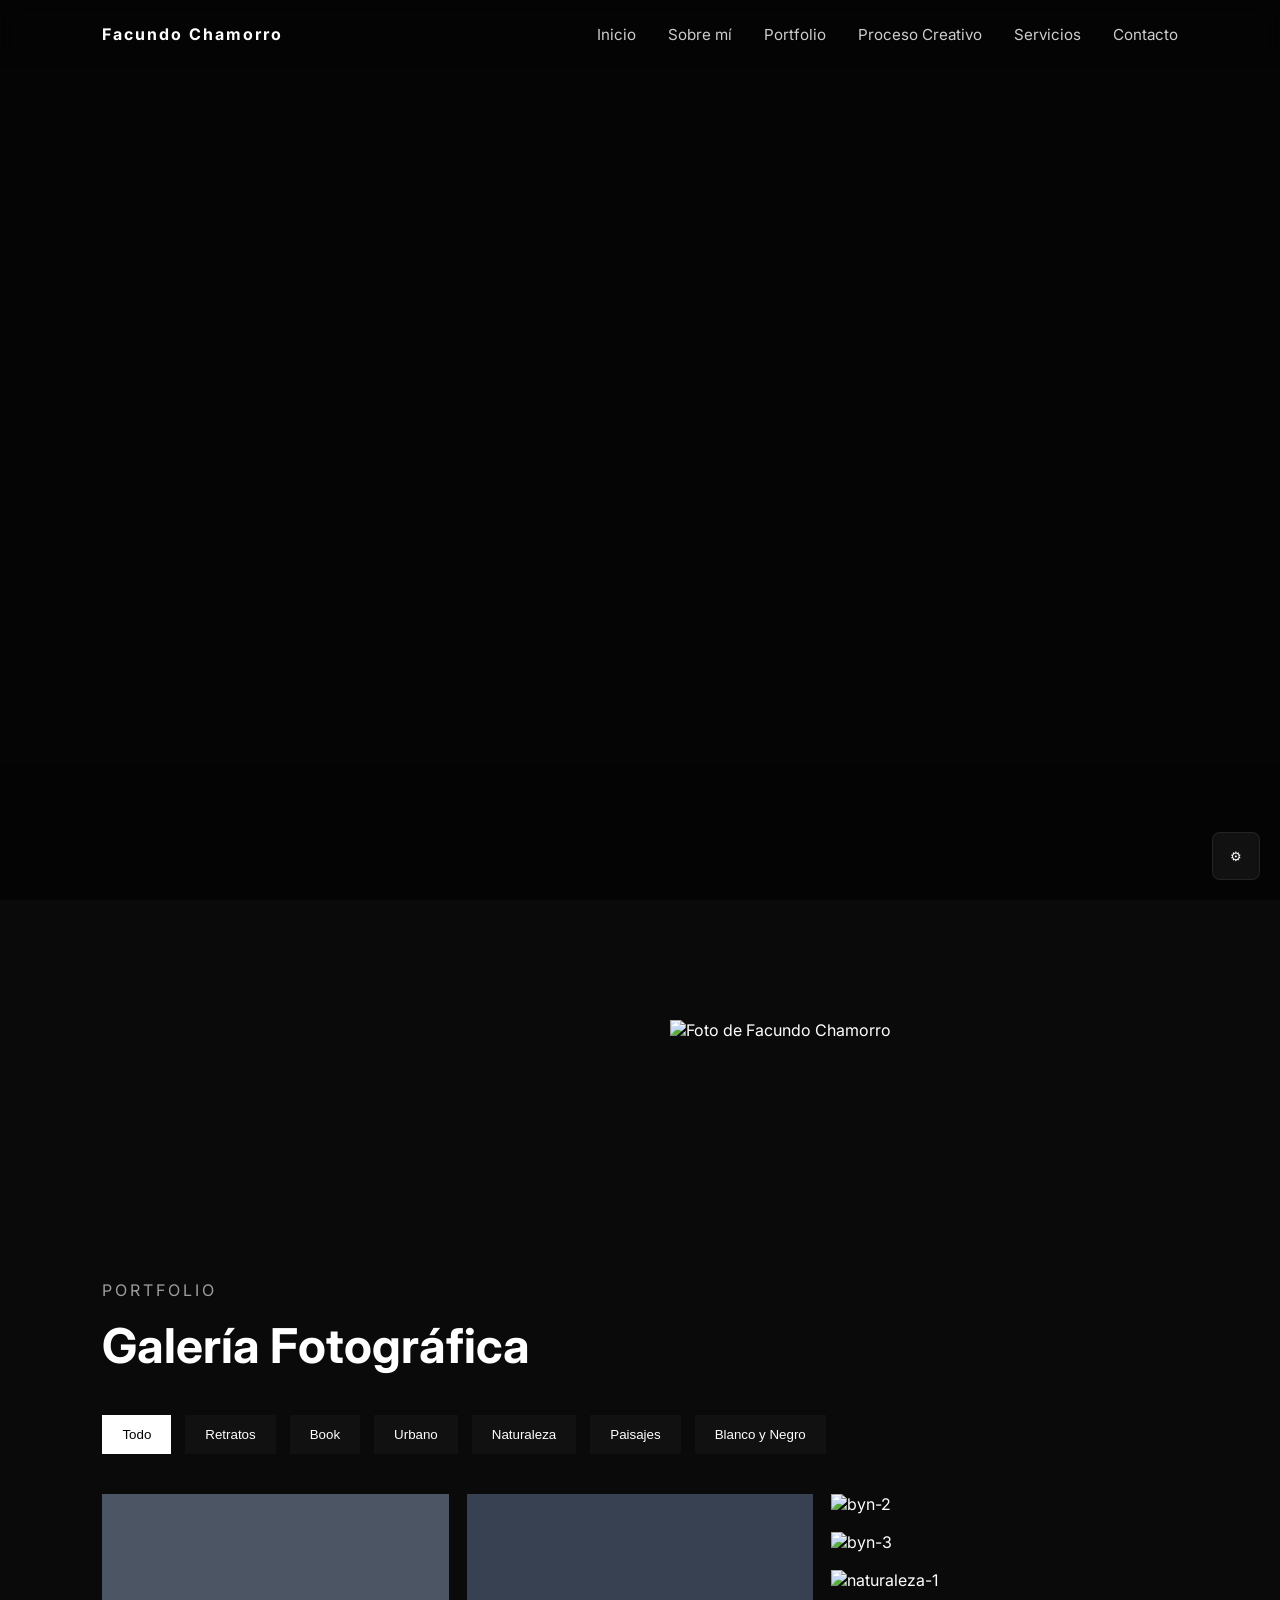
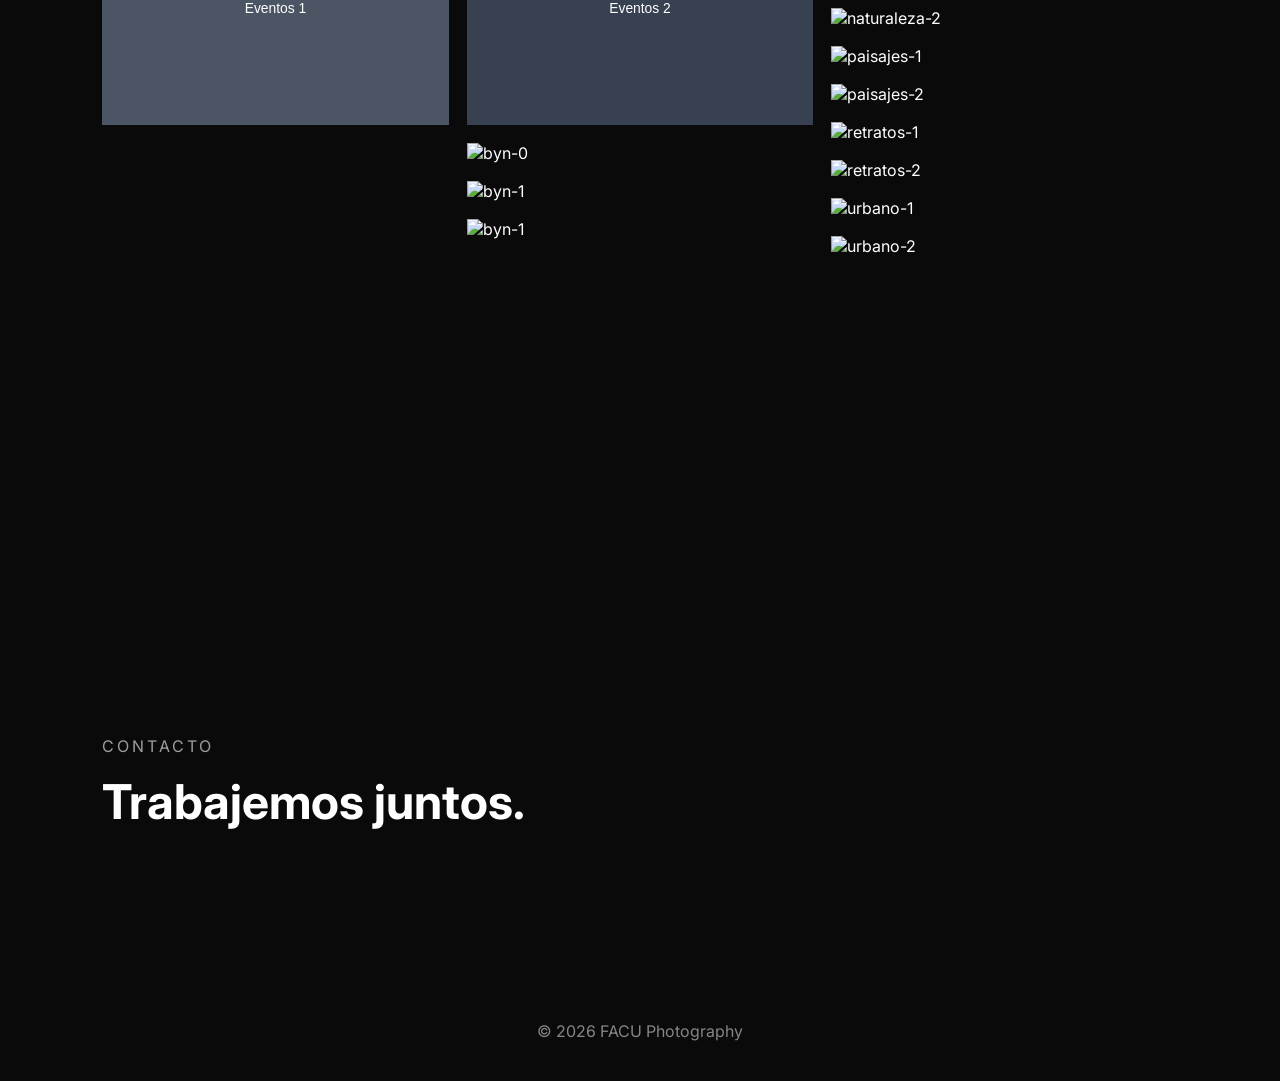
==== index.html @ 81232dce "Separacion de proceso creativo Se creo un simplificación para subir las imágenes. La seccion Proceso" ====
<!-- ========================= -->
<!-- ARCHIVO: index.html -->
<!-- ========================= -->
<!DOCTYPE html>
<html lang="es">
<head>
  <meta charset="UTF-8" />
  <meta name="viewport" content="width=device-width, initial-scale=1.0"/>
  <title>Facu Photography</title>

  <link rel="stylesheet" href="style.css">

  <link rel="preconnect" href="https://fonts.googleapis.com">
  <link href="https://fonts.googleapis.com/css2?family=Inter:wght@300;400;500;600;700&display=swap" rel="stylesheet">
</head>
<body>

<div class="grain"></div>

<header>
  <div class="logo">Facundo Chamorro</div>

  <nav>
    <a href="#inicio">Inicio</a>
    <a href="#sobre">Sobre mí</a>
    <a href="#portfolio">Portfolio</a>
    <a href="#proceso-creativo">Proceso Creativo</a>
    <a href="#servicios">Servicios</a>
    <a href="#contacto">Contacto</a>
  </nav>
</header>

<!-- HERO -->
<section id="inicio" class="hero parallax" data-section="hero">
  <div class="overlay"></div>
  <div class="hero-content" data-content></div>
</section>

<!-- SOBRE MI -->
<section id="sobre" class="about fade-in" data-section="about">
  <div class="about-info" data-content></div>
  <div class="about-visual">
    <div class="about-image-wrapper">
      <img src="images/PSX_20250711_171340.jpg" alt="Foto de Facundo Chamorro">
    </div>
  </div>
</section>

<!-- PORTFOLIO -->
<section id="portfolio" class="portfolio" data-section="portfolio">

  <div class="section-title fade-in">
    <p class="section-tag">Portfolio</p>
    <h2>Galería Fotográfica</h2>
  </div>

  <!-- CATEGORIAS -->
  <div class="categories fade-in" data-categories></div>

  <!-- GALERIA -->
  <div class="gallery" data-content></div>

</section>

<section id="proceso-creativo" class="ediciones-section fade-in" data-section="ediciones">
  <div class="section-title">
    <p class="section-tag">Proceso Creativo</p>
    <h2>Proceso Creativo: Antes y Después</h2>
  </div>
  <div class="editing-intro">
    <p>Este espacio muestra mi trabajo de edición y postproducción con comparativas reales de antes y después, separado de la galería de fotos terminadas.</p>
    <button id="proceso-back-button" class="btn btn-secondary">Volver al portfolio</button>
  </div>
  <div id="contenedor-ediciones" class="ediciones-grid"></div>
</section>

<div id="lightbox" class="lightbox hidden">
  <div class="lightbox-backdrop" data-lightbox-close></div>
  <div class="lightbox-content">
    <button class="lightbox-nav lightbox-prev" data-lightbox-prev>&larr;</button>
    <button class="lightbox-category hidden" data-lightbox-category></button>
    <img src="" alt="" data-lightbox-img>
    <button class="lightbox-nav lightbox-next" data-lightbox-next>&rarr;</button>
    <p class="lightbox-caption" data-lightbox-caption></p>
  </div>
</div>

<!-- SERVICIOS -->
<section id="servicios" class="services" data-section="services">
  <div class="service-grid" data-content></div>
</section>

<!-- CONTACTO -->
<section id="contacto" class="contact fade-in" data-section="contact">
  <div class="section-title">
    <p class="section-tag">Contacto</p>
    <h2>Trabajemos juntos.</h2>
  </div>
  <div class="contact-links" data-content></div>

</section>

<footer>
  <p>© 2026 FACU Photography</p>
</footer>

<!-- EDITOR UI -->
<button id="editor-toggle" title="Editor">⚙</button>
<div id="editor-panel" class="hidden">
  <div class="editor-header">
    <strong>Editor de Secciones</strong>
    <button id="editor-close">Cerrar</button>
  </div>

  <div class="editor-tabs">
    <button data-tab="hero" class="active">Hero</button>
    <button data-tab="about">Sobre</button>
    <button data-tab="portfolio">Portfolio</button>
    <button data-tab="services">Servicios</button>
    <button data-tab="contact">Contacto</button>
  </div>

  <div class="editor-body">
    <div data-editor="hero" class="editor-section">
      <label>Título (HTML allowed):</label>
      <textarea id="hero-title" rows="3"></textarea>
      <label>Subtítulo:</label>
      <input id="hero-subtitle" type="text">
      <label>Fondo (URL):</label>
      <input id="hero-background" type="text">
      <label>CTA label:</label>
      <input id="hero-cta-label" type="text">
      <label>CTA href:</label>
      <input id="hero-cta-href" type="text">
    </div>

    <div data-editor="about" class="editor-section hidden">
      <label>HTML Sobre mí:</label>
      <textarea id="about-html" rows="8"></textarea>
    </div>

    <div data-editor="portfolio" class="editor-section hidden">
      <label>Categorías (JSON array of {"slug","label"}):</label>
      <textarea id="portfolio-cats" rows="4"></textarea>
      <label>Items (JSON array of {"src","alt","category"}):</label>
      <textarea id="portfolio-items" rows="8"></textarea>
      <small>Para añadir imagen local: sube el archivo manualmente a `images/` y pega la ruta aquí.</small>
    </div>

    <div data-editor="services" class="editor-section hidden">
      <label>HTML Servicios:</label>
      <textarea id="services-html" rows="6"></textarea>
    </div>

    <div data-editor="contact" class="editor-section hidden">
      <label>HTML Contacto:</label>
      <textarea id="contact-html" rows="4"></textarea>
    </div>
  </div>

  <div class="editor-actions">
    <button id="editor-load">Cargar</button>
    <button id="editor-save">Exportar JSON</button>
    <button id="editor-copy">Copiar JSON</button>
    <button id="editor-refresh">Refrescar vista</button>
  </div>
</div>
<script src="script.js"></script>
</body>
</html>
---- style.css ----
/* ========================= */
/* ARCHIVO: style.css */
/* ========================= */

*{
  margin:0;
  padding:0;
  box-sizing:border-box;
}

html{
  scroll-behavior:smooth;
}

body{
  background:#0a0a0a;
  color:white;
  font-family:'Inter', sans-serif;
  overflow-x:hidden;
}

img{
  width:100%;
  display:block;
}

a{
  text-decoration:none;
  color:white;
}

section{
  padding:120px 8%;
}

/* GRAIN */
.grain{
  position:fixed;
  inset:0;
  pointer-events:none;
  opacity:.05;
  background:rgba(255,255,255,.02);
  z-index:9999;
}

/* HEADER */
header{
  position:fixed;
  top:0;
  width:100%;
  padding:24px 8%;
  display:flex;
  justify-content:space-between;
  align-items:center;
  z-index:1000;
  backdrop-filter:blur(10px);
  background:rgba(0,0,0,.2);
}

.logo{
  font-weight:700;
  letter-spacing:2px;
}

nav{
  display:flex;
  gap:32px;
}

nav a{
  font-size:.95rem;
  opacity:.8;
  transition:.3s;
}

nav a:hover{
  opacity:1;
}

/* HERO */
.hero{
  height:100vh;
  background:url("https://images.unsplash.com/photo-1492691527719-9d1e07e534b4?q=80&w=1800") center/cover;
  display:flex;
  align-items:center;
  position:relative;
}

.overlay{
  position:absolute;
  inset:0;
  background:rgba(0,0,0,.55);
}

.hero-content{
  position:relative;
  z-index:2;
  max-width:700px;
}

.subtitle{
  text-transform:uppercase;
  letter-spacing:4px;
  opacity:.7;
  margin-bottom:20px;
}

.hero h1{
  font-size:4rem;
  line-height:1.1;
  margin-bottom:30px;
}

.btn{
  padding:14px 30px;
  border:1px solid rgba(255,255,255,.2);
  transition:.3s;
}

.btn:hover{
  background:white;
  color:black;
}

/* SECTION TITLES */
.section-tag{
  opacity:.6;
  text-transform:uppercase;
  letter-spacing:3px;
  margin-bottom:16px;
}

.section-title h2,
.about h2{
  font-size:3rem;
  margin-bottom:30px;
}

/* ABOUT */
.about{
  display:grid;
  grid-template-columns:1fr 1fr;
  gap:60px;
  align-items:center;
}

.about p{
  color:#cfcfcf;
  line-height:1.8;
}

.stats{
  display:grid;
  grid-template-columns:repeat(3,1fr);
  gap:20px;
}

.stat{
  background:#111;
  padding:40px;
  border:1px solid rgba(255,255,255,.05);
}

.stat h3{
  font-size:2.5rem;
  margin-bottom:10px;
}

/* CATEGORIES */
.categories{
  display:flex;
  flex-wrap:wrap;
  gap:14px;
  margin:40px 0;
}

.categories button{
  background:#111;
  color:white;
  border:none;
  padding:12px 20px;
  cursor:pointer;
  transition:.3s;
}

.categories button.active,
.categories button:hover{
  background:white;
  color:black;
}

/* GALLERY */
.gallery{
  columns:3 300px;
  column-gap:18px;
}

.gallery-item{
  margin-bottom:18px;
  overflow:hidden;
  position:relative;
  cursor:pointer;
}

#proceso-creativo .ediciones-grid{
  display:grid;
  gap:40px;
  margin-top:24px;
}

.edicion-pair{
  display:grid;
  gap:20px;
}

.edicion-title{
  font-size:2rem;
  margin-bottom:16px;
}

.editing-intro{
  display:flex;
  flex-wrap:wrap;
  align-items:center;
  justify-content:space-between;
  gap:20px;
  color:#cfcfcf;
  max-width:100%;
  line-height:1.7;
  margin-bottom:32px;
}

.btn-secondary{
  border-color: rgba(255,255,255,.2);
  background: transparent;
}

.btn-secondary:hover{
  background: rgba(255,255,255,.1);
}

.edicion-card{
  display:grid;
  grid-template-columns:1fr 1fr;
  gap:18px;
}

.edicion-image-card{
  position:relative;
  overflow:hidden;
  border:1px solid rgba(255,255,255,.08);
}

.edicion-image-card img{
  width:100%;
  display:block;
}

.compare-label{
  position:absolute;
  top:16px;
  left:16px;
  background:rgba(0,0,0,.7);
  color:white;
  padding:8px 14px;
  border-radius:999px;
  font-size:.82rem;
  text-transform:uppercase;
  letter-spacing:1px;
  z-index:2;
}

@media(max-width:900px){
  .edicion-card{
    grid-template-columns:1fr;
  }
  .editing-intro{
    flex-direction:column;
  }
}

#proceso-creativo {
  display:none;
}

body.page-proceso #sobre,
body.page-proceso #portfolio,
body.page-proceso #servicios,
body.page-proceso #contacto,
body.page-proceso footer {
  display:none;
}

body.page-proceso #proceso-creativo {
  display:block;
  padding-top:160px;
  min-height:100vh;
}

body.page-proceso .grain {
  display:none;
}

body.page-proceso header{
  background:rgba(0,0,0,.95);
}

.gallery-item img{
  transition:transform .6s ease;
}

.gallery-item:hover img{
  transform:scale(1.05);
}

#lightbox{
  position:fixed;
  inset:0;
  background:rgba(0,0,0,.85);
  display:flex;
  align-items:center;
  justify-content:center;
  z-index:2000;
  padding:24px;
}

#lightbox.hidden{
  display:none;
}

.lightbox-backdrop{
  position:absolute;
  inset:0;
}

.lightbox-content{
  position:relative;
  max-width:95vw;
  max-height:95vh;
  width:100%;
  display:flex;
  flex-direction:column;
  align-items:center;
  justify-content:center;
}

.lightbox-category{
  position:absolute;
  top:16px;
  right:16px;
  padding:10px 16px;
  border:none;
  border-radius:999px;
  background:rgba(255,255,255,.95);
  color:#111;
  font-weight:700;
  cursor:pointer;
  box-shadow:0 10px 20px rgba(0,0,0,.2);
  z-index:2;
}

.lightbox-category.hidden{
  display:none;
}

.lightbox-content img{
  width:auto;
  max-width:100%;
  max-height:80vh;
  object-fit:contain;
  border-radius:12px;
  box-shadow:0 20px 60px rgba(0,0,0,.55);
  cursor:zoom-out;
}

.lightbox-nav{
  position:absolute;
  top:50%;
  transform:translateY(-50%);
  width:48px;
  height:48px;
  border:none;
  border-radius:50%;
  background:rgba(255,255,255,.95);
  color:#111;
  font-size:1.5rem;
  cursor:pointer;
  box-shadow:0 10px 20px rgba(0,0,0,.3);
  display:flex;
  align-items:center;
  justify-content:center;
}

.lightbox-prev{
  left:-28px;
}

.lightbox-next{
  right:-28px;
}

.lightbox-caption{
  margin-top:12px;
  color:#ddd;
  text-align:center;
}

/* SERVICES */
.service-grid{
  display:grid;
  grid-template-columns:repeat(auto-fit,minmax(250px,1fr));
  gap:24px;
}

.service-card{
  background:#111;
  padding:40px;
  border:1px solid rgba(255,255,255,.05);
  transition:.3s;
}

.service-card:hover{
  transform:translateY(-8px);
}

/* CONTACT */
.contact-links{
  display:flex;
  gap:24px;
  margin-top:30px;
}

.contact-links a{
  opacity:.7;
  transition:.3s;
}

.contact-links a:hover{
  opacity:1;
}

/* FOOTER */
footer{
  padding:40px;
  text-align:center;
  opacity:.5;
}

/* ANIMATIONS */
.fade-in{
  opacity:0;
  transform:translateY(40px);
  transition:1s ease;
}

.fade-in.visible{
  opacity:1;
  transform:translateY(0);
}

/* RESPONSIVE */
@media(max-width:900px){

  .hero h1{
    font-size:2.5rem;
  }

  .about{
    grid-template-columns:1fr;
  }

  .stats{
    grid-template-columns:1fr;
  }

  nav{
    display:none;
  }

}

/* EDITOR UI */
#editor-toggle{
  position:fixed;
  right:20px;
  bottom:20px;
  width:48px;
  height:48px;
  border-radius:8px;
  background:#111;
  color:white;
  border:1px solid rgba(255,255,255,.08);
  cursor:pointer;
  z-index:2000;
}

#editor-panel{
  position:fixed;
  right:20px;
  top:60px;
  width:420px;
  max-height:80vh;
  background:#0b0b0b;
  border:1px solid rgba(255,255,255,.06);
  padding:12px;
  overflow:auto;
  z-index:2000;
  box-shadow:0 10px 30px rgba(0,0,0,.6);
}

.hidden{display:none}

.editor-header{display:flex;justify-content:space-between;align-items:center;margin-bottom:8px}
.editor-tabs{display:flex;gap:6px;margin-bottom:8px}
.editor-tabs button{padding:6px 8px;background:#111;border:0;color:#ddd;cursor:pointer}
.editor-tabs button.active{background:#fff;color:#000}
.editor-body{margin-bottom:8px}
.editor-section label{display:block;margin-top:8px;margin-bottom:4px;color:#cfcfcf}
.editor-section input,.editor-section textarea{width:100%;padding:8px;background:#111;border:1px solid rgba(255,255,255,.04);color:#fff}
.editor-actions{display:flex;gap:8px;flex-wrap:wrap}
.editor-actions button{padding:8px 10px;background:#111;border:1px solid rgba(255,255,255,.06);color:#fff;cursor:pointer}
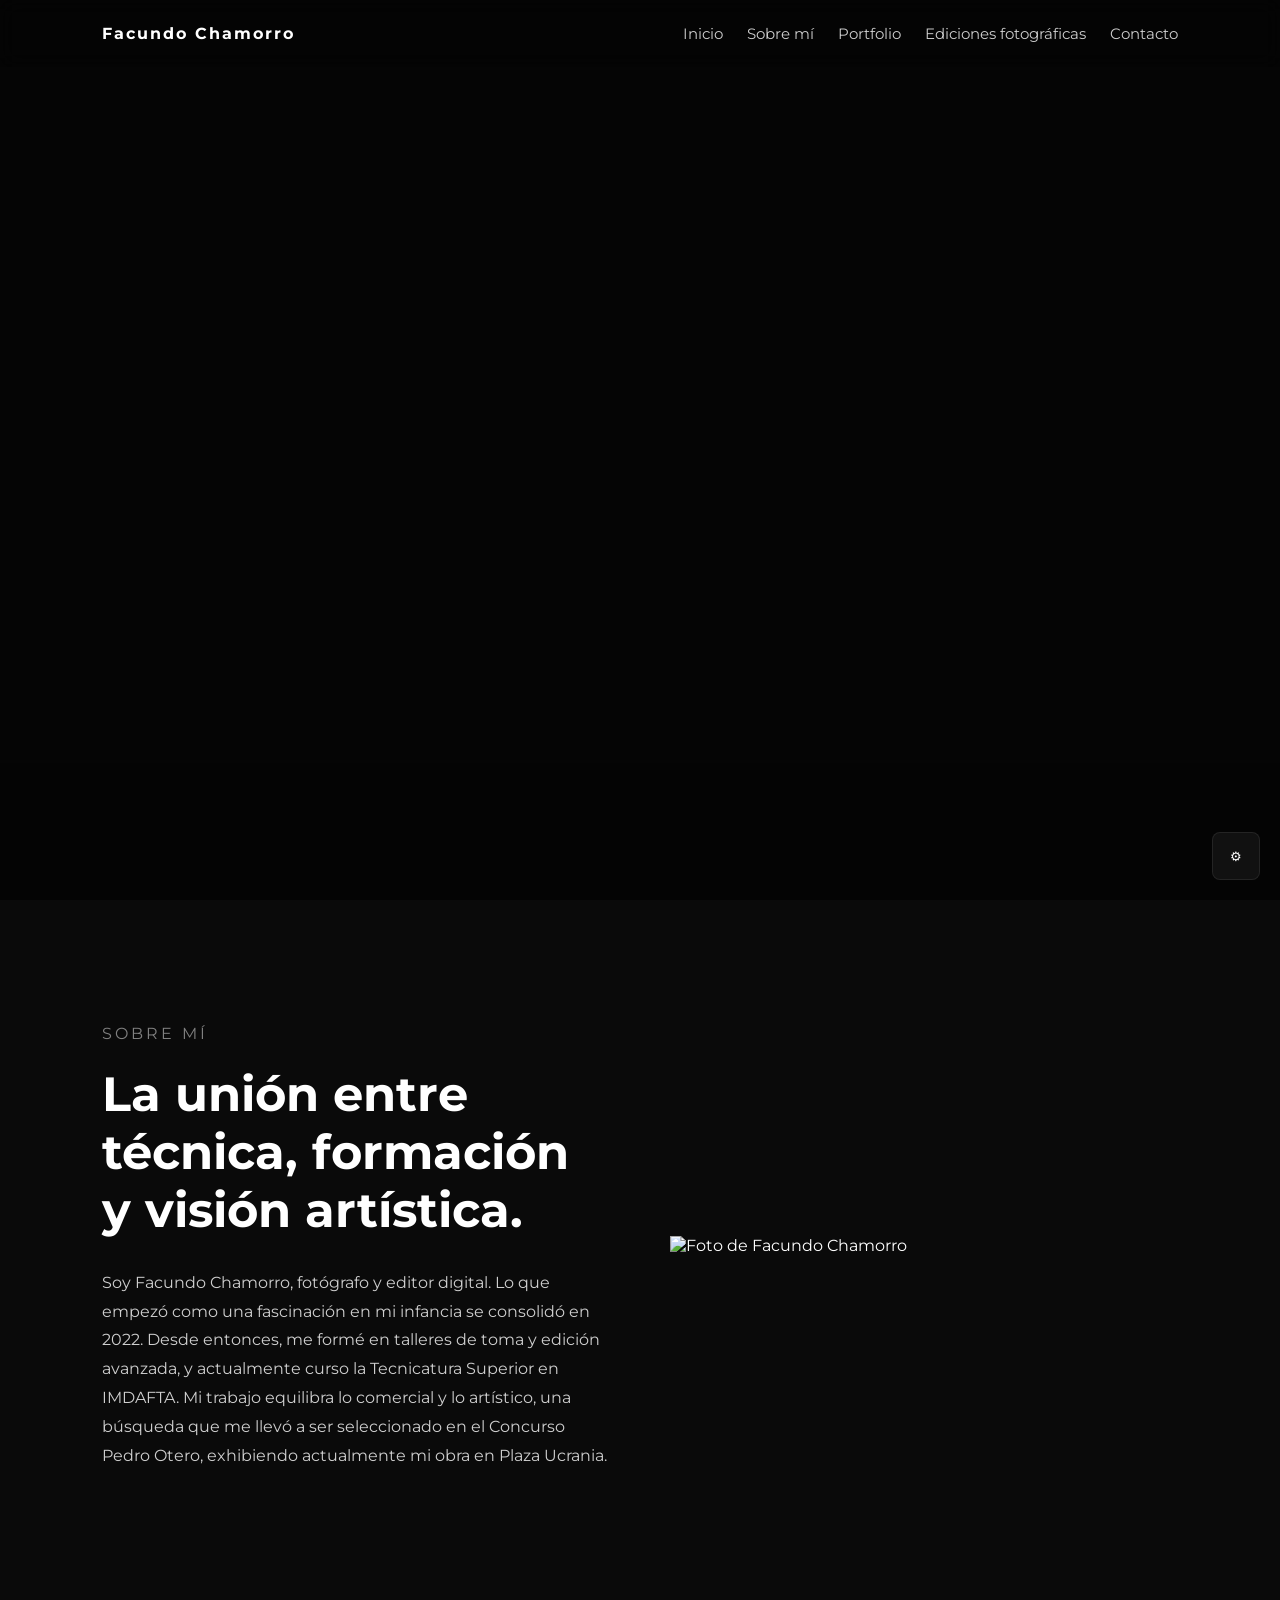
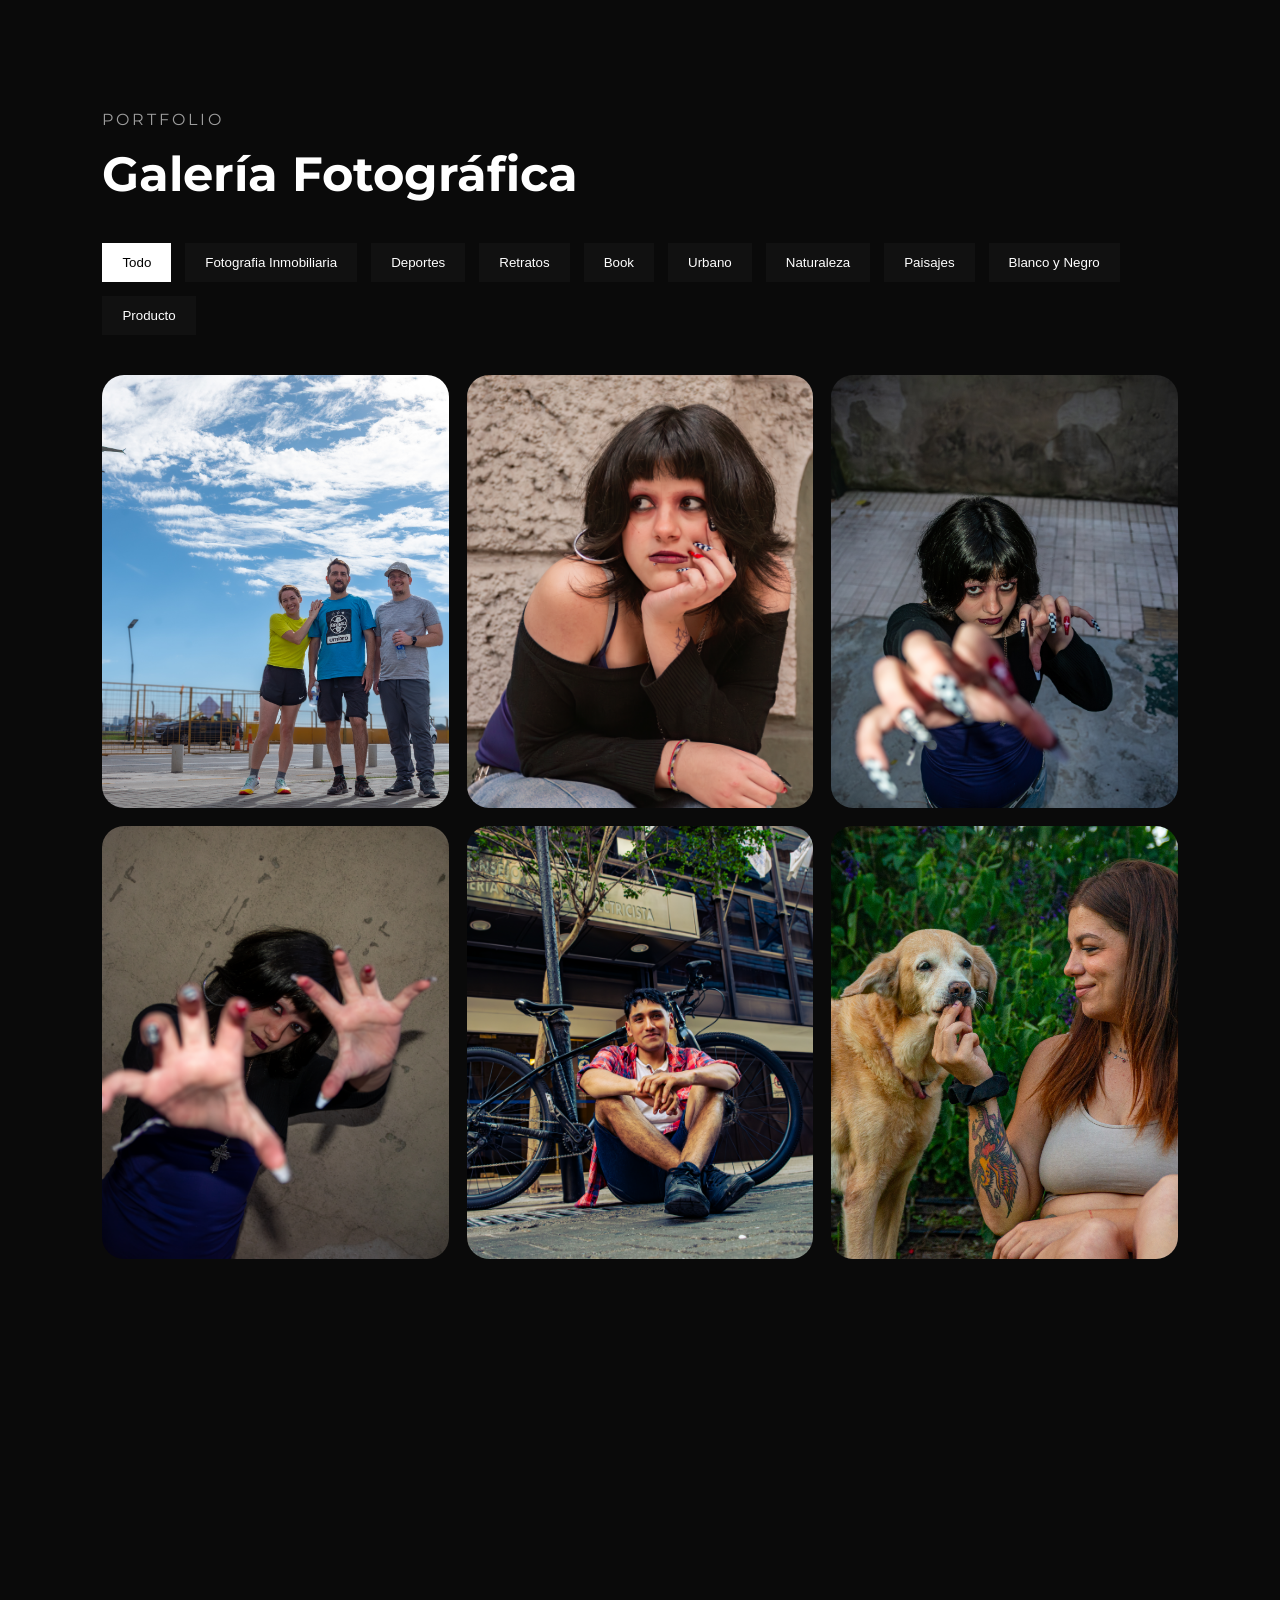
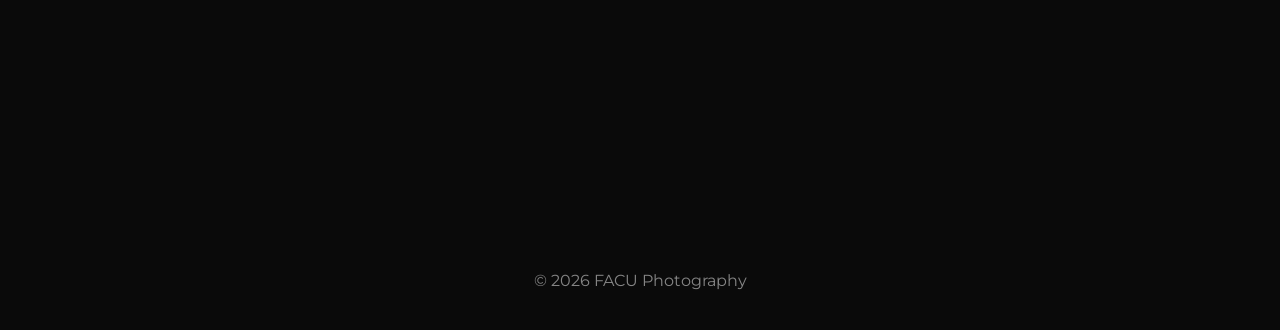
==== commit 0e88a43c: "ACtualizacion git commit -m "Actualización dinámica del portfolio y nueva sección de ediciones"" ====
--- a/index.html
+++ b/index.html
@@ -11,7 +11,8 @@
   <link rel="stylesheet" href="style.css">
 
   <link rel="preconnect" href="https://fonts.googleapis.com">
-  <link href="https://fonts.googleapis.com/css2?family=Inter:wght@300;400;500;600;700&display=swap" rel="stylesheet">
+  <link rel="preconnect" href="https://fonts.gstatic.com" crossorigin>
+  <link href="https://fonts.googleapis.com/css2?family=Inter:wght@300;400;500;600;700&family=Montserrat:wght@300;400;500;600;700&family=Playfair+Display:wght@400;600&display=swap" rel="stylesheet">
 </head>
 <body>
 
@@ -24,8 +25,7 @@
     <a href="#inicio">Inicio</a>
     <a href="#sobre">Sobre mí</a>
     <a href="#portfolio">Portfolio</a>
-    <a href="#proceso-creativo">Proceso Creativo</a>
-    <a href="#servicios">Servicios</a>
+    <a href="ediciones.html">Ediciones fotográficas</a>
     <a href="#contacto">Contacto</a>
   </nav>
 </header>
@@ -62,18 +62,6 @@
 
 </section>
 
-<section id="proceso-creativo" class="ediciones-section fade-in" data-section="ediciones">
-  <div class="section-title">
-    <p class="section-tag">Proceso Creativo</p>
-    <h2>Proceso Creativo: Antes y Después</h2>
-  </div>
-  <div class="editing-intro">
-    <p>Este espacio muestra mi trabajo de edición y postproducción con comparativas reales de antes y después, separado de la galería de fotos terminadas.</p>
-    <button id="proceso-back-button" class="btn btn-secondary">Volver al portfolio</button>
-  </div>
-  <div id="contenedor-ediciones" class="ediciones-grid"></div>
-</section>
-
 <div id="lightbox" class="lightbox hidden">
   <div class="lightbox-backdrop" data-lightbox-close></div>
   <div class="lightbox-content">
@@ -84,11 +72,6 @@
     <p class="lightbox-caption" data-lightbox-caption></p>
   </div>
 </div>
-
-<!-- SERVICIOS -->
-<section id="servicios" class="services" data-section="services">
-  <div class="service-grid" data-content></div>
-</section>
 
 <!-- CONTACTO -->
 <section id="contacto" class="contact fade-in" data-section="contact">
@@ -116,7 +99,6 @@
     <button data-tab="hero" class="active">Hero</button>
     <button data-tab="about">Sobre</button>
     <button data-tab="portfolio">Portfolio</button>
-    <button data-tab="services">Servicios</button>
     <button data-tab="contact">Contacto</button>
   </div>
 
@@ -147,11 +129,6 @@
       <small>Para añadir imagen local: sube el archivo manualmente a `images/` y pega la ruta aquí.</small>
     </div>
 
-    <div data-editor="services" class="editor-section hidden">
-      <label>HTML Servicios:</label>
-      <textarea id="services-html" rows="6"></textarea>
-    </div>
-
     <div data-editor="contact" class="editor-section hidden">
       <label>HTML Contacto:</label>
       <textarea id="contact-html" rows="4"></textarea>
--- a/style.css
+++ b/style.css
@@ -15,7 +15,7 @@
 body{
   background:#0a0a0a;
   color:white;
-  font-family:'Inter', sans-serif;
+  font-family:'Montserrat', sans-serif;
   overflow-x:hidden;
 }
 
@@ -64,7 +64,9 @@
 
 nav{
   display:flex;
-  gap:32px;
+  flex-wrap:wrap;
+  gap:24px;
+  align-items:center;
 }
 
 nav a{
@@ -191,122 +193,232 @@
 
 /* GALLERY */
 .gallery{
-  columns:3 300px;
-  column-gap:18px;
+  display:grid;
+  grid-template-columns:repeat(3,minmax(240px,1fr));
+  gap:18px;
 }
 
 .gallery-item{
-  margin-bottom:18px;
   overflow:hidden;
   position:relative;
   cursor:pointer;
-}
-
-#proceso-creativo .ediciones-grid{
+  border-radius:22px;
+  aspect-ratio:4 / 5;
+}
+
+.gallery-item img{
+  width:100%;
+  height:100%;
+  object-fit:cover;
+  display:block;
+  transition:transform .6s ease;
+}
+
+.gallery-item:hover img{
+  transform:scale(1.05);
+}
+
+.photo-editing-section{
+  padding:100px 0;
+}
+
+.photo-editing-inner{
   display:grid;
+  grid-template-columns:1.1fr 1fr;
   gap:40px;
-  margin-top:24px;
-}
-
-.edicion-pair{
+  align-items:start;
+}
+
+.photo-editing-copy{
+  max-width:800px;
+}
+
+.photo-editing-copy h2{
+  font-family:'Playfair Display', serif;
+  font-size:3rem;
+  margin-bottom:24px;
+  line-height:1.05;
+}
+
+.photo-editing-copy p,
+.section-tag,
+.comparison-copy{
+  font-family:'Montserrat', sans-serif;
+}
+
+.photo-editing-copy p{
+  color:#cfcfcf;
+  line-height:1.85;
+  font-size:1.05rem;
+}
+
+.photo-editing-hero{
+  max-width:800px;
+  margin:0 auto 50px;
+  text-align:center;
+}
+
+.photo-editing-hero-copy{
+  width:100%;
+}
+
+.photo-editing-grid{
   display:grid;
+  grid-template-columns:repeat(2,minmax(320px,1fr));
+  gap:32px;
+}
+
+.photo-editing-card{
+  display:flex;
+  flex-direction:column;
   gap:20px;
-}
-
-.edicion-title{
-  font-size:2rem;
-  margin-bottom:16px;
-}
-
-.editing-intro{
-  display:flex;
-  flex-wrap:wrap;
-  align-items:center;
-  justify-content:space-between;
-  gap:20px;
+  align-self:start;
+}
+
+.titulo-edicion{
+  font-family:'Playfair Display', serif;
+  font-size:1.5rem;
+  margin:0;
+  color:#fff;
+}
+
+.photo-editing-comparison{
+  display:flex;
+  flex-direction:column;
+  gap:18px;
+}
+
+.comparison-wrapper{
+  position:relative;
+  display:block;
+  width:100%;
+  overflow:hidden;
+  border-radius:24px;
+  background:#111;
+  isolation:isolate;
+}
+
+.comparison-image{
+  display:block;
+  width:100%;
+  height:auto;
+  object-fit:contain;
+}
+
+.comparison-image.before{
+  position:relative;
+  z-index:1;
+}
+
+.comparison-image.after{
+  position:absolute;
+  top:0;
+  left:0;
+  width:50%;
+  height:100%;
+  object-fit:cover;
+  overflow:hidden;
+  z-index:2;
+}
+
+.comparison-overlay{
+  position:absolute;
+  top:0;
+  left:50%;
+  width:2px;
+  height:100%;
+  background:rgba(255,255,255,.5);
+  transform:translateX(-1px);
+  pointer-events:none;
+}
+
+.comparison-slider{
+  position:absolute;
+  top:0;
+  left:50%;
+  width:0;
+  height:100%;
+  pointer-events:none;
+}
+
+.slider-handle{
+  position:absolute;
+  top:50%;
+  left:0;
+  transform:translate(-50%, -50%);
+  width:48px;
+  height:48px;
+  border-radius:50%;
+  background:rgba(255,255,255,.95);
+  border:2px solid rgba(255,255,255,.35);
+  box-shadow:0 18px 45px rgba(0,0,0,.25);
+  display:flex;
+  align-items:center;
+  justify-content:center;
+  cursor:ew-resize;
+  pointer-events:auto;
+  z-index:2;
+}
+
+.slider-icon{
+  display:block;
+  font-size:1.1rem;
+  color:#111;
+}
+
+.comparison-copy{
   color:#cfcfcf;
-  max-width:100%;
-  line-height:1.7;
-  margin-bottom:32px;
-}
-
-.btn-secondary{
-  border-color: rgba(255,255,255,.2);
-  background: transparent;
-}
-
-.btn-secondary:hover{
-  background: rgba(255,255,255,.1);
-}
-
-.edicion-card{
-  display:grid;
-  grid-template-columns:1fr 1fr;
-  gap:18px;
-}
-
-.edicion-image-card{
-  position:relative;
-  overflow:hidden;
-  border:1px solid rgba(255,255,255,.08);
-}
-
-.edicion-image-card img{
-  width:100%;
-  display:block;
-}
-
-.compare-label{
-  position:absolute;
-  top:16px;
-  left:16px;
-  background:rgba(0,0,0,.7);
-  color:white;
-  padding:8px 14px;
-  border-radius:999px;
-  font-size:.82rem;
-  text-transform:uppercase;
-  letter-spacing:1px;
-  z-index:2;
-}
-
-@media(max-width:900px){
-  .edicion-card{
+  font-size:.95rem;
+}
+
+@media (max-width:1024px){
+  .photo-editing-inner{
     grid-template-columns:1fr;
   }
-  .editing-intro{
-    flex-direction:column;
-  }
-}
-
-#proceso-creativo {
-  display:none;
-}
-
-body.page-proceso #sobre,
-body.page-proceso #portfolio,
-body.page-proceso #servicios,
-body.page-proceso #contacto,
-body.page-proceso footer {
-  display:none;
-}
-
-body.page-proceso #proceso-creativo {
-  display:block;
-  padding-top:160px;
-  min-height:100vh;
-}
-
-body.page-proceso .grain {
-  display:none;
-}
-
-body.page-proceso header{
-  background:rgba(0,0,0,.95);
-}
-
-.gallery-item img{
-  transition:transform .6s ease;
+}
+
+@media (max-width:1024px){
+  .gallery{
+    grid-template-columns:repeat(2,minmax(220px,1fr));
+  }
+}
+
+@media (max-width:900px){
+  .about{
+    grid-template-columns:1fr;
+    gap:40px;
+  }
+  .gallery{
+    grid-template-columns:1fr;
+  }
+}
+
+@media (max-width:768px){
+  section{
+    padding:80px 20px;
+  }
+  header{
+    padding:18px 20px;
+  }
+  nav{
+    justify-content:center;
+    gap:16px;
+  }
+  nav a{
+    font-size:.85rem;
+  }
+  .section-title h2,
+  .about h2,
+  .photo-editing-copy h2{
+    font-size:2.2rem;
+  }
+  .photo-editing-grid{
+    grid-template-columns:1fr;
+    gap:24px;
+  }
+  .photo-editing-copy{
+    max-width:100%;
+  }
 }
 
 .gallery-item:hover img{
@@ -426,11 +538,41 @@
 /* CONTACT */
 .contact-links{
   display:flex;
+  flex-wrap:wrap;
   gap:24px;
   margin-top:30px;
-}
-
-.contact-links a{
+  align-items:flex-start;
+}
+
+.contact-details{
+  display:flex;
+  flex-direction:column;
+  gap:12px;
+}
+
+.contact-qr{
+  display:flex;
+  flex-direction:column;
+  gap:10px;
+  padding:16px 20px;
+  background:#111;
+  border:1px solid rgba(255,255,255,.08);
+  min-width:220px;
+}
+
+.qr-image{
+  width:min(150px, 100%);
+  height:auto;
+  display:block;
+  background:#fff;
+  padding:10px;
+  border-radius:10px;
+  border:1px solid rgba(255,255,255,.12);
+  box-shadow:0 8px 24px rgba(0,0,0,.2);
+}
+
+.contact-links a,
+.contact-links p{
   opacity:.7;
   transition:.3s;
 }
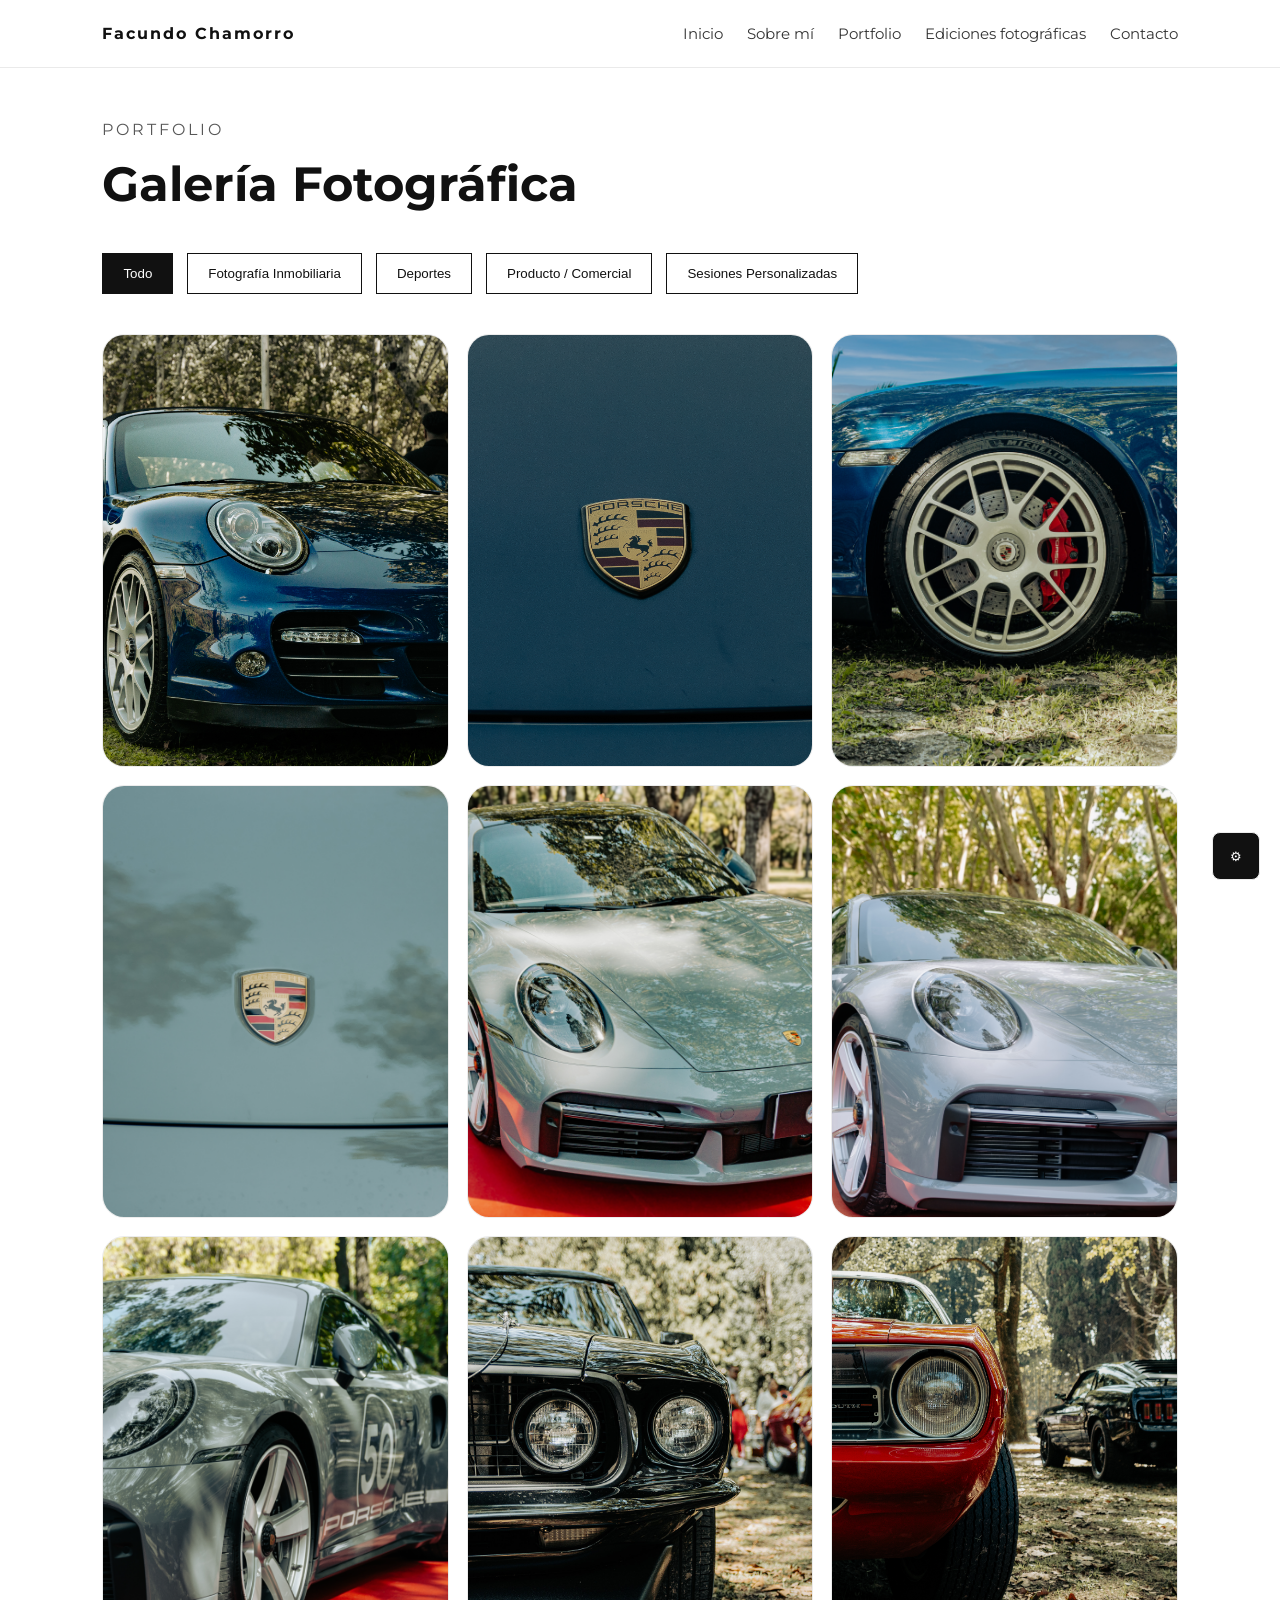
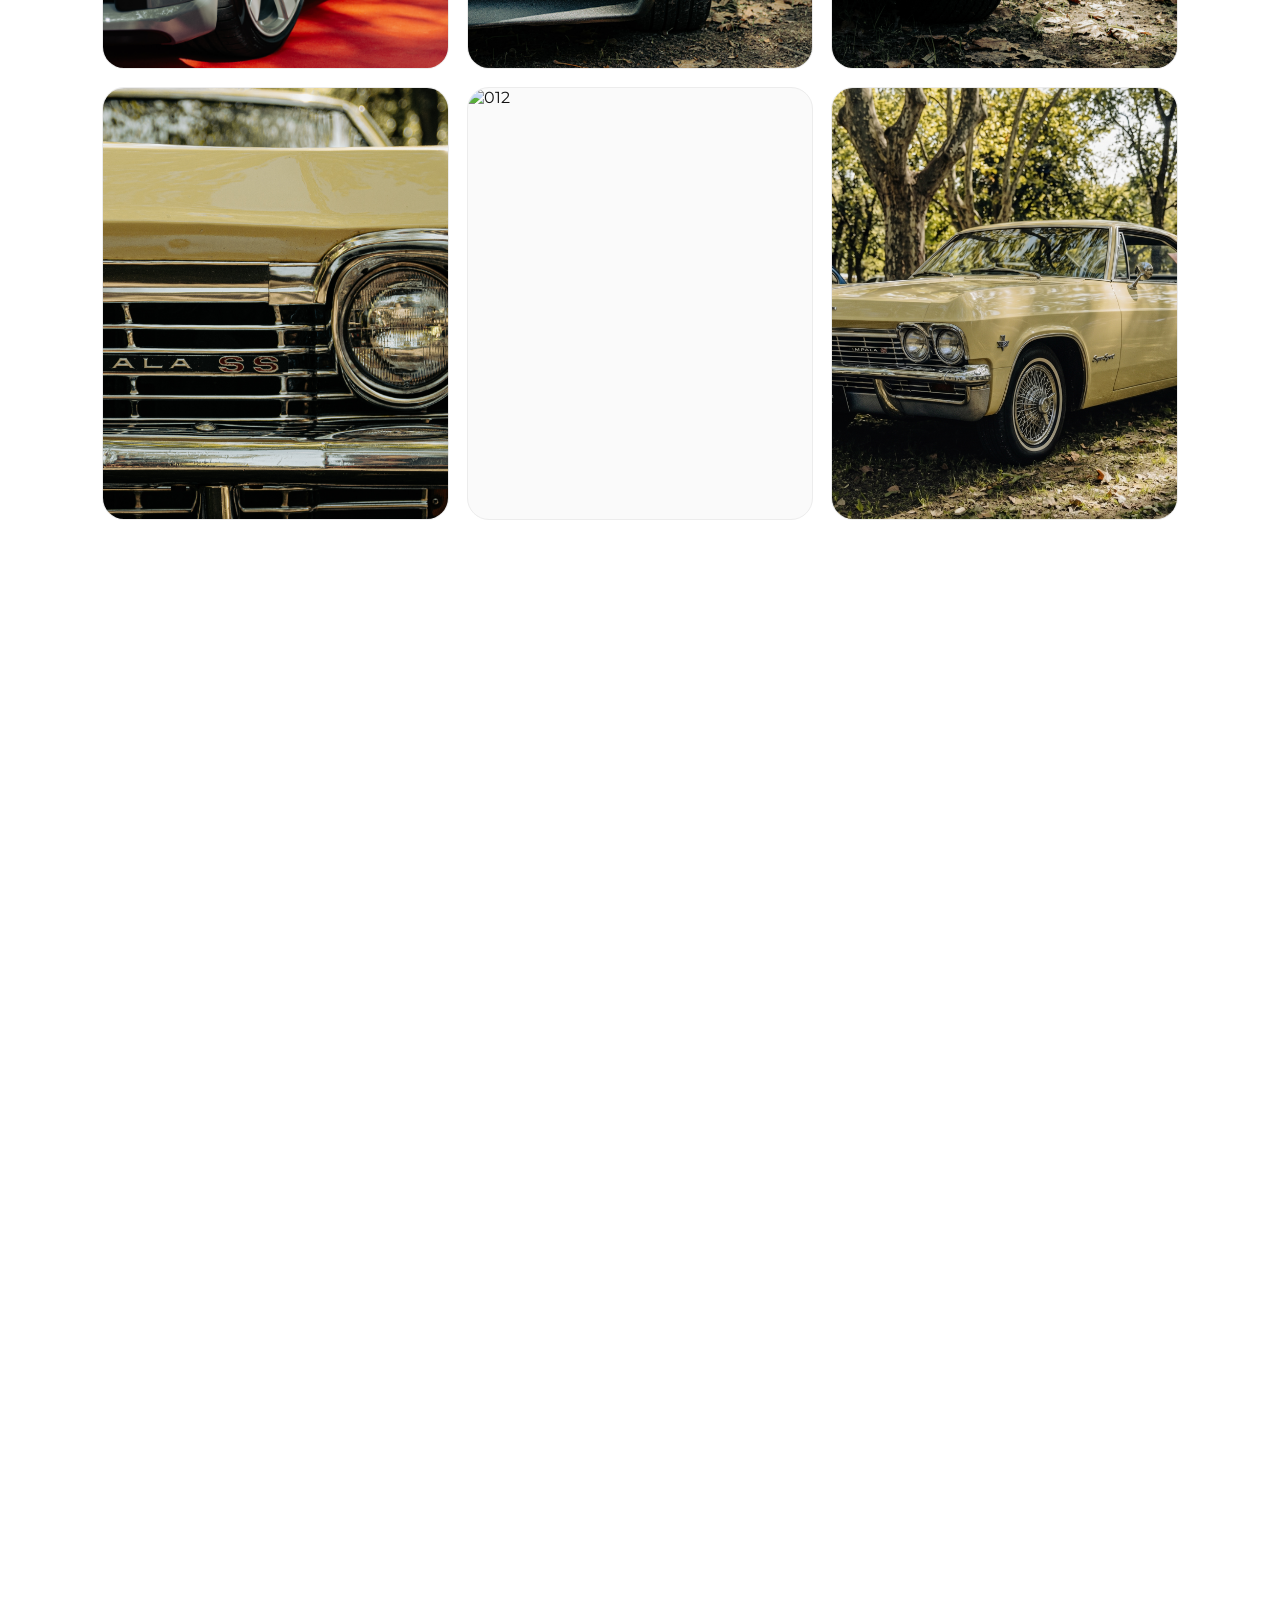
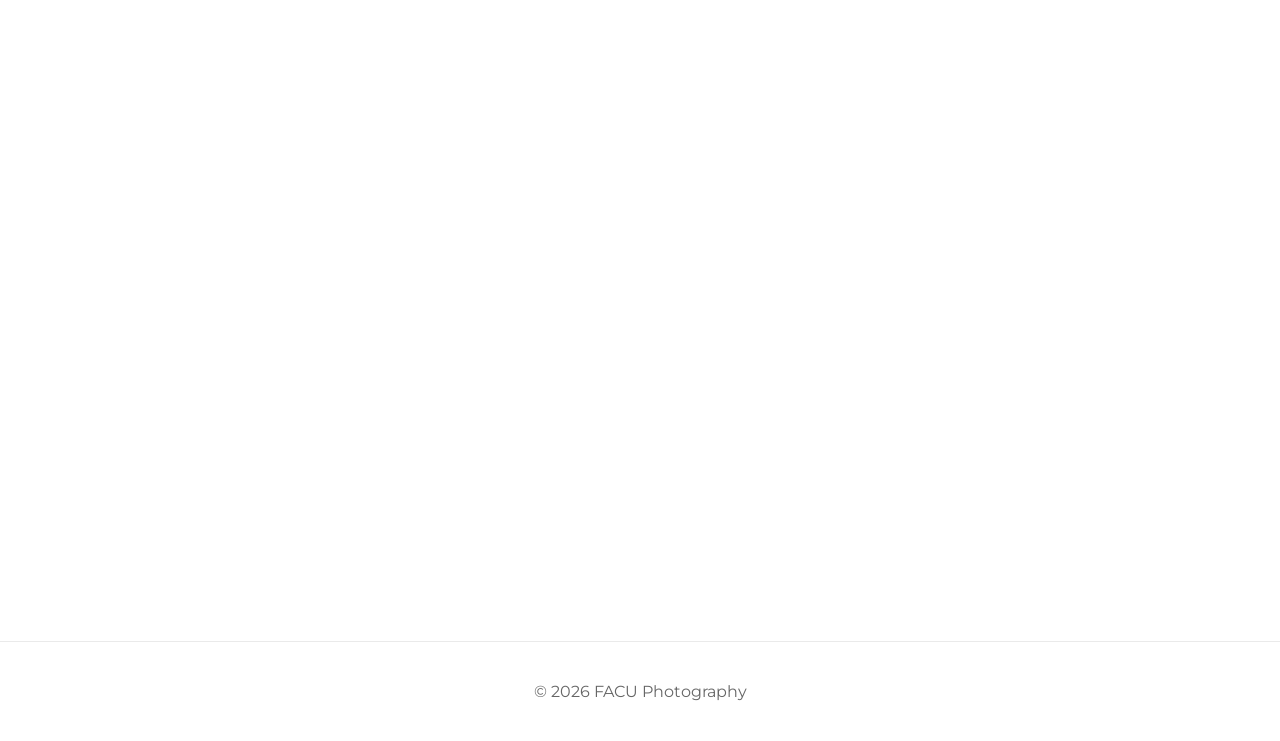
==== commit 6b1f6663: "actualización de pagina actualización de pagina" ====
--- a/index.html
+++ b/index.html
@@ -22,29 +22,13 @@
   <div class="logo">Facundo Chamorro</div>
 
   <nav>
-    <a href="#inicio">Inicio</a>
-    <a href="#sobre">Sobre mí</a>
+    <a href="index.html">Inicio</a>
+    <a href="sobre-mi.html">Sobre mí</a>
     <a href="#portfolio">Portfolio</a>
     <a href="ediciones.html">Ediciones fotográficas</a>
     <a href="#contacto">Contacto</a>
   </nav>
 </header>
-
-<!-- HERO -->
-<section id="inicio" class="hero parallax" data-section="hero">
-  <div class="overlay"></div>
-  <div class="hero-content" data-content></div>
-</section>
-
-<!-- SOBRE MI -->
-<section id="sobre" class="about fade-in" data-section="about">
-  <div class="about-info" data-content></div>
-  <div class="about-visual">
-    <div class="about-image-wrapper">
-      <img src="images/PSX_20250711_171340.jpg" alt="Foto de Facundo Chamorro">
-    </div>
-  </div>
-</section>
 
 <!-- PORTFOLIO -->
 <section id="portfolio" class="portfolio" data-section="portfolio">
--- a/style.css
+++ b/style.css
@@ -13,8 +13,8 @@
 }
 
 body{
-  background:#0a0a0a;
-  color:white;
+  background:#ffffff;
+  color:#111111;
   font-family:'Montserrat', sans-serif;
   overflow-x:hidden;
 }
@@ -26,11 +26,23 @@
 
 a{
   text-decoration:none;
-  color:white;
+  color:#111111;
+}
+
+p,
+h1,
+h2,
+h3,
+label,
+button,
+span,
+div{
+  color:inherit;
 }
 
 section{
   padding:120px 8%;
+  background:#ffffff;
 }
 
 /* GRAIN */
@@ -38,8 +50,8 @@
   position:fixed;
   inset:0;
   pointer-events:none;
-  opacity:.05;
-  background:rgba(255,255,255,.02);
+  opacity:.03;
+  background:rgba(0,0,0,.01);
   z-index:9999;
 }
 
@@ -53,13 +65,14 @@
   justify-content:space-between;
   align-items:center;
   z-index:1000;
-  backdrop-filter:blur(10px);
-  background:rgba(0,0,0,.2);
+  background:#ffffff;
+  border-bottom:1px solid #eaeaea;
 }
 
 .logo{
   font-weight:700;
   letter-spacing:2px;
+  color:#111111;
 }
 
 nav{
@@ -71,7 +84,8 @@
 
 nav a{
   font-size:.95rem;
-  opacity:.8;
+  color:#111111;
+  opacity:.85;
   transition:.3s;
 }
 
@@ -79,63 +93,20 @@
   opacity:1;
 }
 
-/* HERO */
-.hero{
-  height:100vh;
-  background:url("https://images.unsplash.com/photo-1492691527719-9d1e07e534b4?q=80&w=1800") center/cover;
-  display:flex;
-  align-items:center;
-  position:relative;
-}
-
-.overlay{
-  position:absolute;
-  inset:0;
-  background:rgba(0,0,0,.55);
-}
-
-.hero-content{
-  position:relative;
-  z-index:2;
-  max-width:700px;
-}
-
-.subtitle{
-  text-transform:uppercase;
-  letter-spacing:4px;
-  opacity:.7;
-  margin-bottom:20px;
-}
-
-.hero h1{
-  font-size:4rem;
-  line-height:1.1;
-  margin-bottom:30px;
-}
-
-.btn{
-  padding:14px 30px;
-  border:1px solid rgba(255,255,255,.2);
-  transition:.3s;
-}
-
-.btn:hover{
-  background:white;
-  color:black;
-}
-
 /* SECTION TITLES */
 .section-tag{
-  opacity:.6;
+  opacity:.7;
   text-transform:uppercase;
   letter-spacing:3px;
   margin-bottom:16px;
+  color:#111111;
 }
 
 .section-title h2,
 .about h2{
   font-size:3rem;
   margin-bottom:30px;
+  color:#111111;
 }
 
 /* ABOUT */
@@ -144,10 +115,11 @@
   grid-template-columns:1fr 1fr;
   gap:60px;
   align-items:center;
+  background:#ffffff;
 }
 
 .about p{
-  color:#cfcfcf;
+  color:#333333;
   line-height:1.8;
 }
 
@@ -158,14 +130,15 @@
 }
 
 .stat{
-  background:#111;
+  background:#fafafa;
   padding:40px;
-  border:1px solid rgba(255,255,255,.05);
+  border:1px solid #ececec;
 }
 
 .stat h3{
   font-size:2.5rem;
   margin-bottom:10px;
+  color:#111111;
 }
 
 /* CATEGORIES */
@@ -177,9 +150,9 @@
 }
 
 .categories button{
-  background:#111;
-  color:white;
-  border:none;
+  background:#ffffff;
+  color:#111111;
+  border:1px solid #111111;
   padding:12px 20px;
   cursor:pointer;
   transition:.3s;
@@ -187,8 +160,8 @@
 
 .categories button.active,
 .categories button:hover{
-  background:white;
-  color:black;
+  background:#111111;
+  color:#ffffff;
 }
 
 /* GALLERY */
@@ -204,6 +177,8 @@
   cursor:pointer;
   border-radius:22px;
   aspect-ratio:4 / 5;
+  border:1px solid #ececec;
+  background:#fafafa;
 }
 
 .gallery-item img{
@@ -219,7 +194,8 @@
 }
 
 .photo-editing-section{
-  padding:100px 0;
+  padding:100px 8%;
+  background:#ffffff;
 }
 
 .photo-editing-inner{
@@ -238,6 +214,7 @@
   font-size:3rem;
   margin-bottom:24px;
   line-height:1.05;
+  color:#111111;
 }
 
 .photo-editing-copy p,
@@ -247,7 +224,7 @@
 }
 
 .photo-editing-copy p{
-  color:#cfcfcf;
+  color:#444444;
   line-height:1.85;
   font-size:1.05rem;
 }
@@ -279,7 +256,7 @@
   font-family:'Playfair Display', serif;
   font-size:1.5rem;
   margin:0;
-  color:#fff;
+  color:#111111;
 }
 
 .photo-editing-comparison{
@@ -294,7 +271,8 @@
   width:100%;
   overflow:hidden;
   border-radius:24px;
-  background:#111;
+  background:#fafafa;
+  border:1px solid #ececec;
   isolation:isolate;
 }
 
@@ -327,7 +305,7 @@
   left:50%;
   width:2px;
   height:100%;
-  background:rgba(255,255,255,.5);
+  background:rgba(0,0,0,.25);
   transform:translateX(-1px);
   pointer-events:none;
 }
@@ -349,9 +327,9 @@
   width:48px;
   height:48px;
   border-radius:50%;
-  background:rgba(255,255,255,.95);
-  border:2px solid rgba(255,255,255,.35);
-  box-shadow:0 18px 45px rgba(0,0,0,.25);
+  background:#111111;
+  border:2px solid #ffffff;
+  box-shadow:0 12px 24px rgba(0,0,0,.16);
   display:flex;
   align-items:center;
   justify-content:center;
@@ -363,11 +341,11 @@
 .slider-icon{
   display:block;
   font-size:1.1rem;
-  color:#111;
+  color:#ffffff;
 }
 
 .comparison-copy{
-  color:#cfcfcf;
+  color:#444444;
   font-size:.95rem;
 }
 
@@ -421,14 +399,10 @@
   }
 }
 
-.gallery-item:hover img{
-  transform:scale(1.05);
-}
-
 #lightbox{
   position:fixed;
   inset:0;
-  background:rgba(0,0,0,.85);
+  background:rgba(255,255,255,.95);
   display:flex;
   align-items:center;
   justify-content:center;
@@ -463,11 +437,11 @@
   padding:10px 16px;
   border:none;
   border-radius:999px;
-  background:rgba(255,255,255,.95);
-  color:#111;
+  background:#111111;
+  color:#ffffff;
   font-weight:700;
   cursor:pointer;
-  box-shadow:0 10px 20px rgba(0,0,0,.2);
+  box-shadow:0 10px 20px rgba(0,0,0,.15);
   z-index:2;
 }
 
@@ -481,7 +455,7 @@
   max-height:80vh;
   object-fit:contain;
   border-radius:12px;
-  box-shadow:0 20px 60px rgba(0,0,0,.55);
+  box-shadow:0 20px 60px rgba(0,0,0,.16);
   cursor:zoom-out;
 }
 
@@ -493,11 +467,11 @@
   height:48px;
   border:none;
   border-radius:50%;
-  background:rgba(255,255,255,.95);
-  color:#111;
+  background:#111111;
+  color:#ffffff;
   font-size:1.5rem;
   cursor:pointer;
-  box-shadow:0 10px 20px rgba(0,0,0,.3);
+  box-shadow:0 10px 20px rgba(0,0,0,.12);
   display:flex;
   align-items:center;
   justify-content:center;
@@ -513,7 +487,7 @@
 
 .lightbox-caption{
   margin-top:12px;
-  color:#ddd;
+  color:#333333;
   text-align:center;
 }
 
@@ -525,9 +499,9 @@
 }
 
 .service-card{
-  background:#111;
+  background:#fafafa;
   padding:40px;
-  border:1px solid rgba(255,255,255,.05);
+  border:1px solid #ececec;
   transition:.3s;
 }
 
@@ -555,8 +529,8 @@
   flex-direction:column;
   gap:10px;
   padding:16px 20px;
-  background:#111;
-  border:1px solid rgba(255,255,255,.08);
+  background:#fafafa;
+  border:1px solid #ececec;
   min-width:220px;
 }
 
@@ -564,17 +538,18 @@
   width:min(150px, 100%);
   height:auto;
   display:block;
-  background:#fff;
+  background:#ffffff;
   padding:10px;
   border-radius:10px;
-  border:1px solid rgba(255,255,255,.12);
-  box-shadow:0 8px 24px rgba(0,0,0,.2);
+  border:1px solid #ececec;
+  box-shadow:0 8px 24px rgba(0,0,0,.06);
 }
 
 .contact-links a,
 .contact-links p{
-  opacity:.7;
+  opacity:.85;
   transition:.3s;
+  color:#333333;
 }
 
 .contact-links a:hover{
@@ -585,7 +560,9 @@
 footer{
   padding:40px;
   text-align:center;
-  opacity:.5;
+  background:#ffffff;
+  color:#666666;
+  border-top:1px solid #eaeaea;
 }
 
 /* ANIMATIONS */
@@ -602,11 +579,6 @@
 
 /* RESPONSIVE */
 @media(max-width:900px){
-
-  .hero h1{
-    font-size:2.5rem;
-  }
-
   .about{
     grid-template-columns:1fr;
   }
@@ -618,7 +590,6 @@
   nav{
     display:none;
   }
-
 }
 
 /* EDITOR UI */
@@ -629,9 +600,9 @@
   width:48px;
   height:48px;
   border-radius:8px;
-  background:#111;
-  color:white;
-  border:1px solid rgba(255,255,255,.08);
+  background:#111111;
+  color:#ffffff;
+  border:1px solid #ececec;
   cursor:pointer;
   z-index:2000;
 }
@@ -642,22 +613,22 @@
   top:60px;
   width:420px;
   max-height:80vh;
-  background:#0b0b0b;
-  border:1px solid rgba(255,255,255,.06);
+  background:#ffffff;
+  border:1px solid #ececec;
   padding:12px;
   overflow:auto;
   z-index:2000;
-  box-shadow:0 10px 30px rgba(0,0,0,.6);
+  box-shadow:0 10px 30px rgba(0,0,0,.08);
 }
 
 .hidden{display:none}
 
 .editor-header{display:flex;justify-content:space-between;align-items:center;margin-bottom:8px}
 .editor-tabs{display:flex;gap:6px;margin-bottom:8px}
-.editor-tabs button{padding:6px 8px;background:#111;border:0;color:#ddd;cursor:pointer}
-.editor-tabs button.active{background:#fff;color:#000}
+.editor-tabs button{padding:6px 8px;background:#f5f5f5;border:1px solid #ececec;color:#111;cursor:pointer}
+.editor-tabs button.active{background:#111;color:#fff}
 .editor-body{margin-bottom:8px}
-.editor-section label{display:block;margin-top:8px;margin-bottom:4px;color:#cfcfcf}
-.editor-section input,.editor-section textarea{width:100%;padding:8px;background:#111;border:1px solid rgba(255,255,255,.04);color:#fff}
+.editor-section label{display:block;margin-top:8px;margin-bottom:4px;color:#444}
+.editor-section input,.editor-section textarea{width:100%;padding:8px;background:#ffffff;border:1px solid #ececec;color:#111}
 .editor-actions{display:flex;gap:8px;flex-wrap:wrap}
-.editor-actions button{padding:8px 10px;background:#111;border:1px solid rgba(255,255,255,.06);color:#fff;cursor:pointer}+.editor-actions button{padding:8px 10px;background:#ffffff;border:1px solid #ececec;color:#111;cursor:pointer}
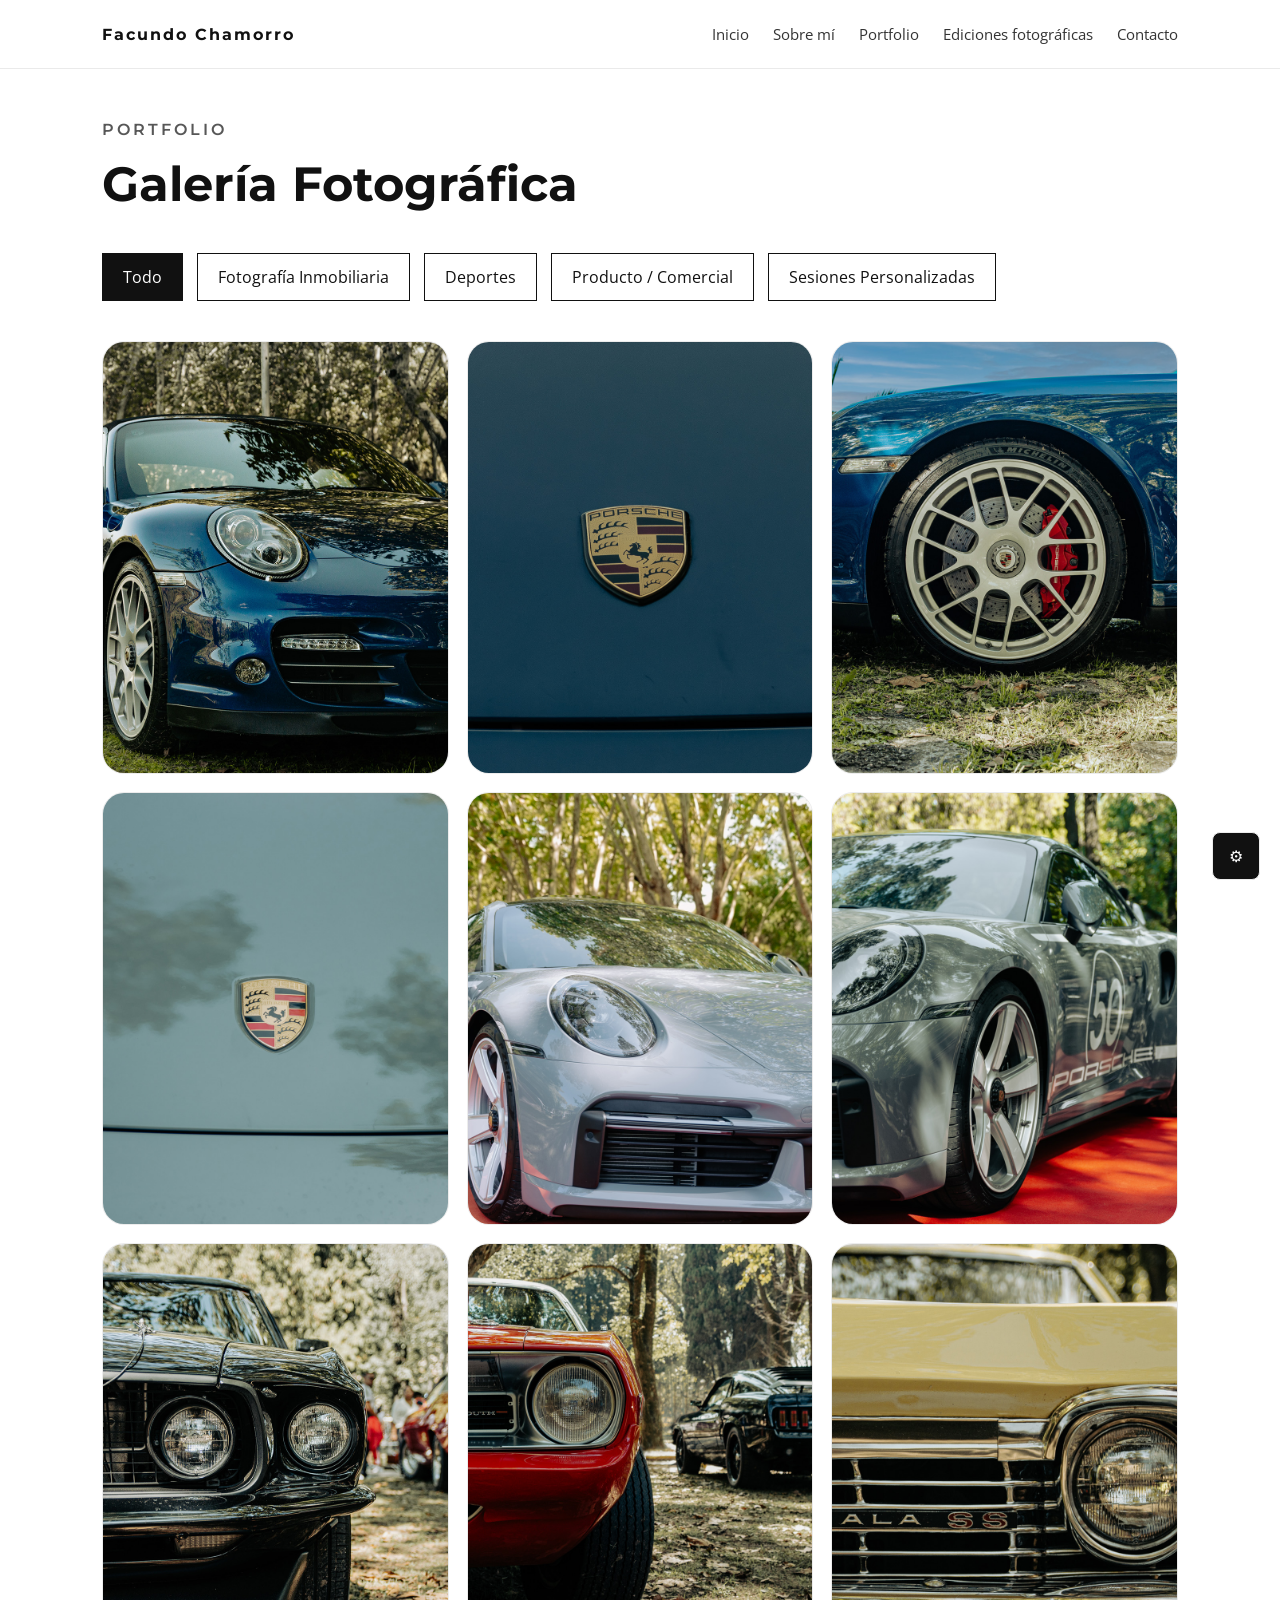
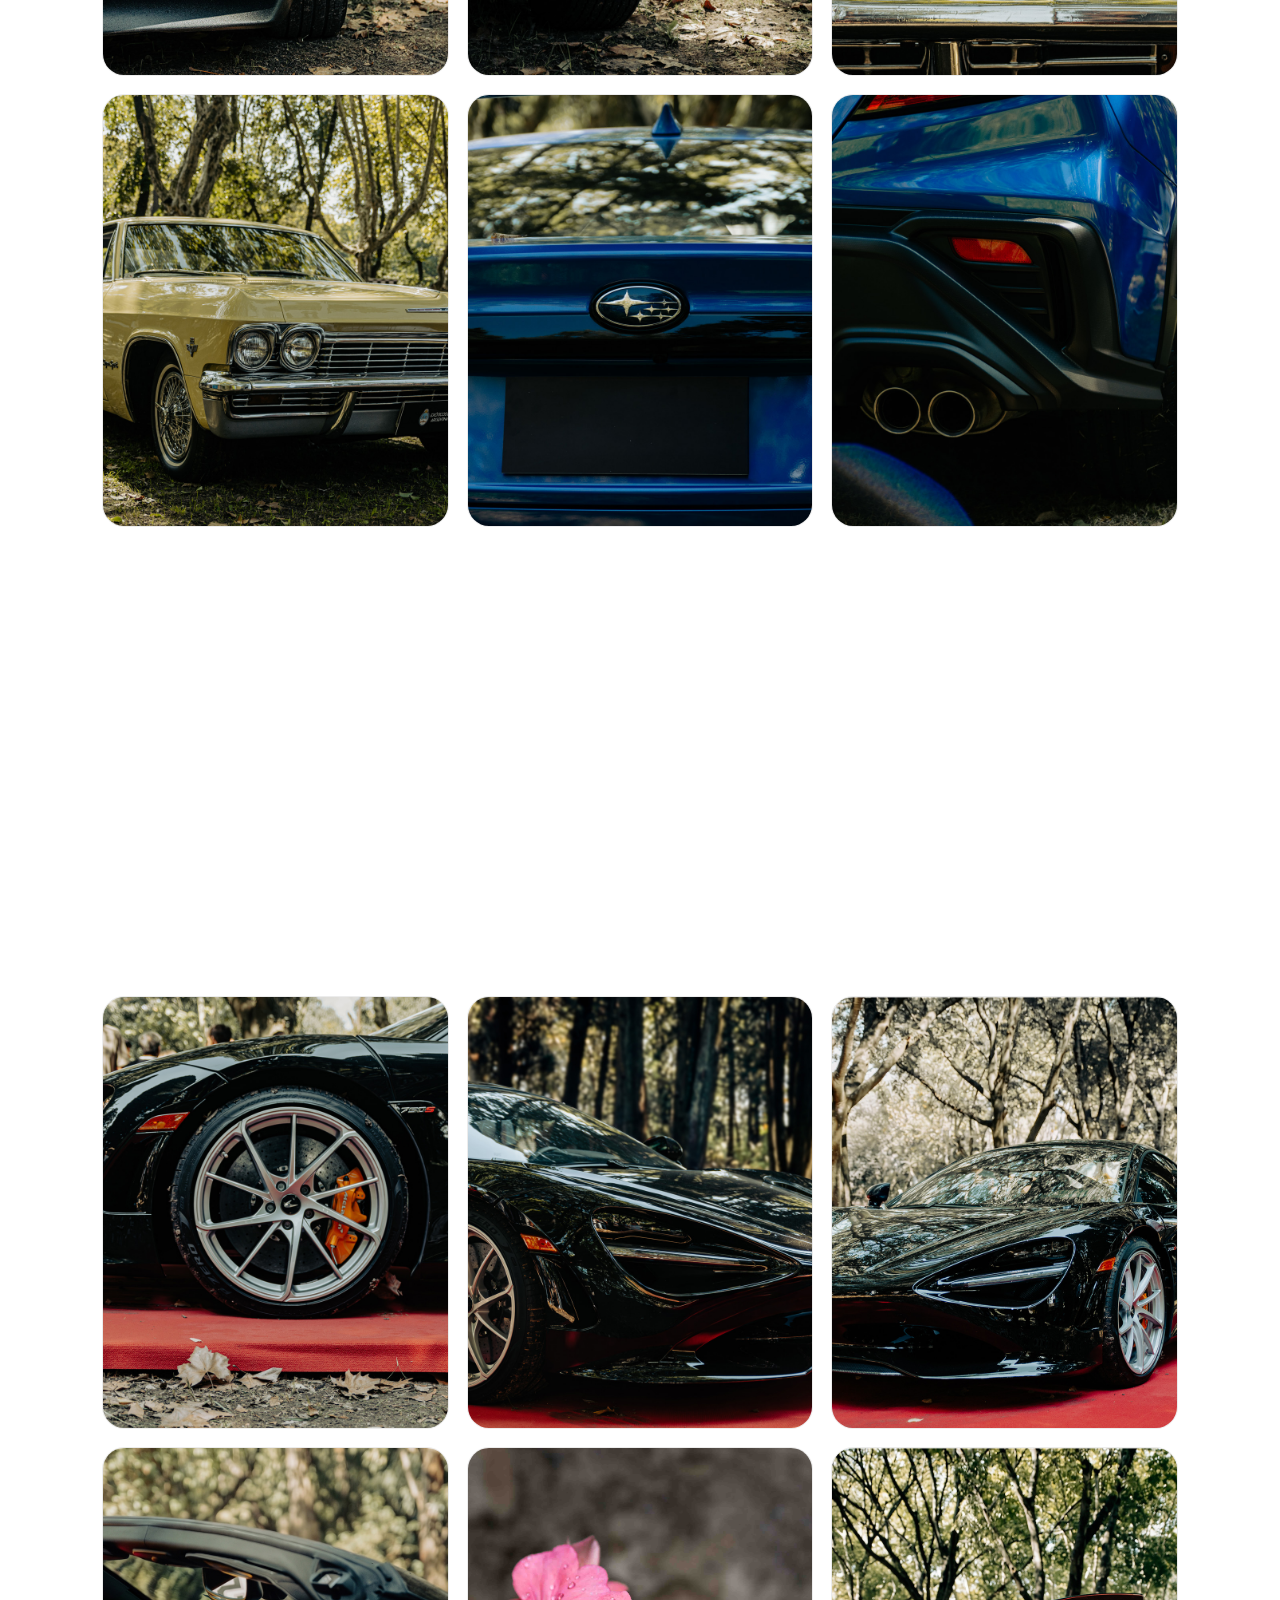
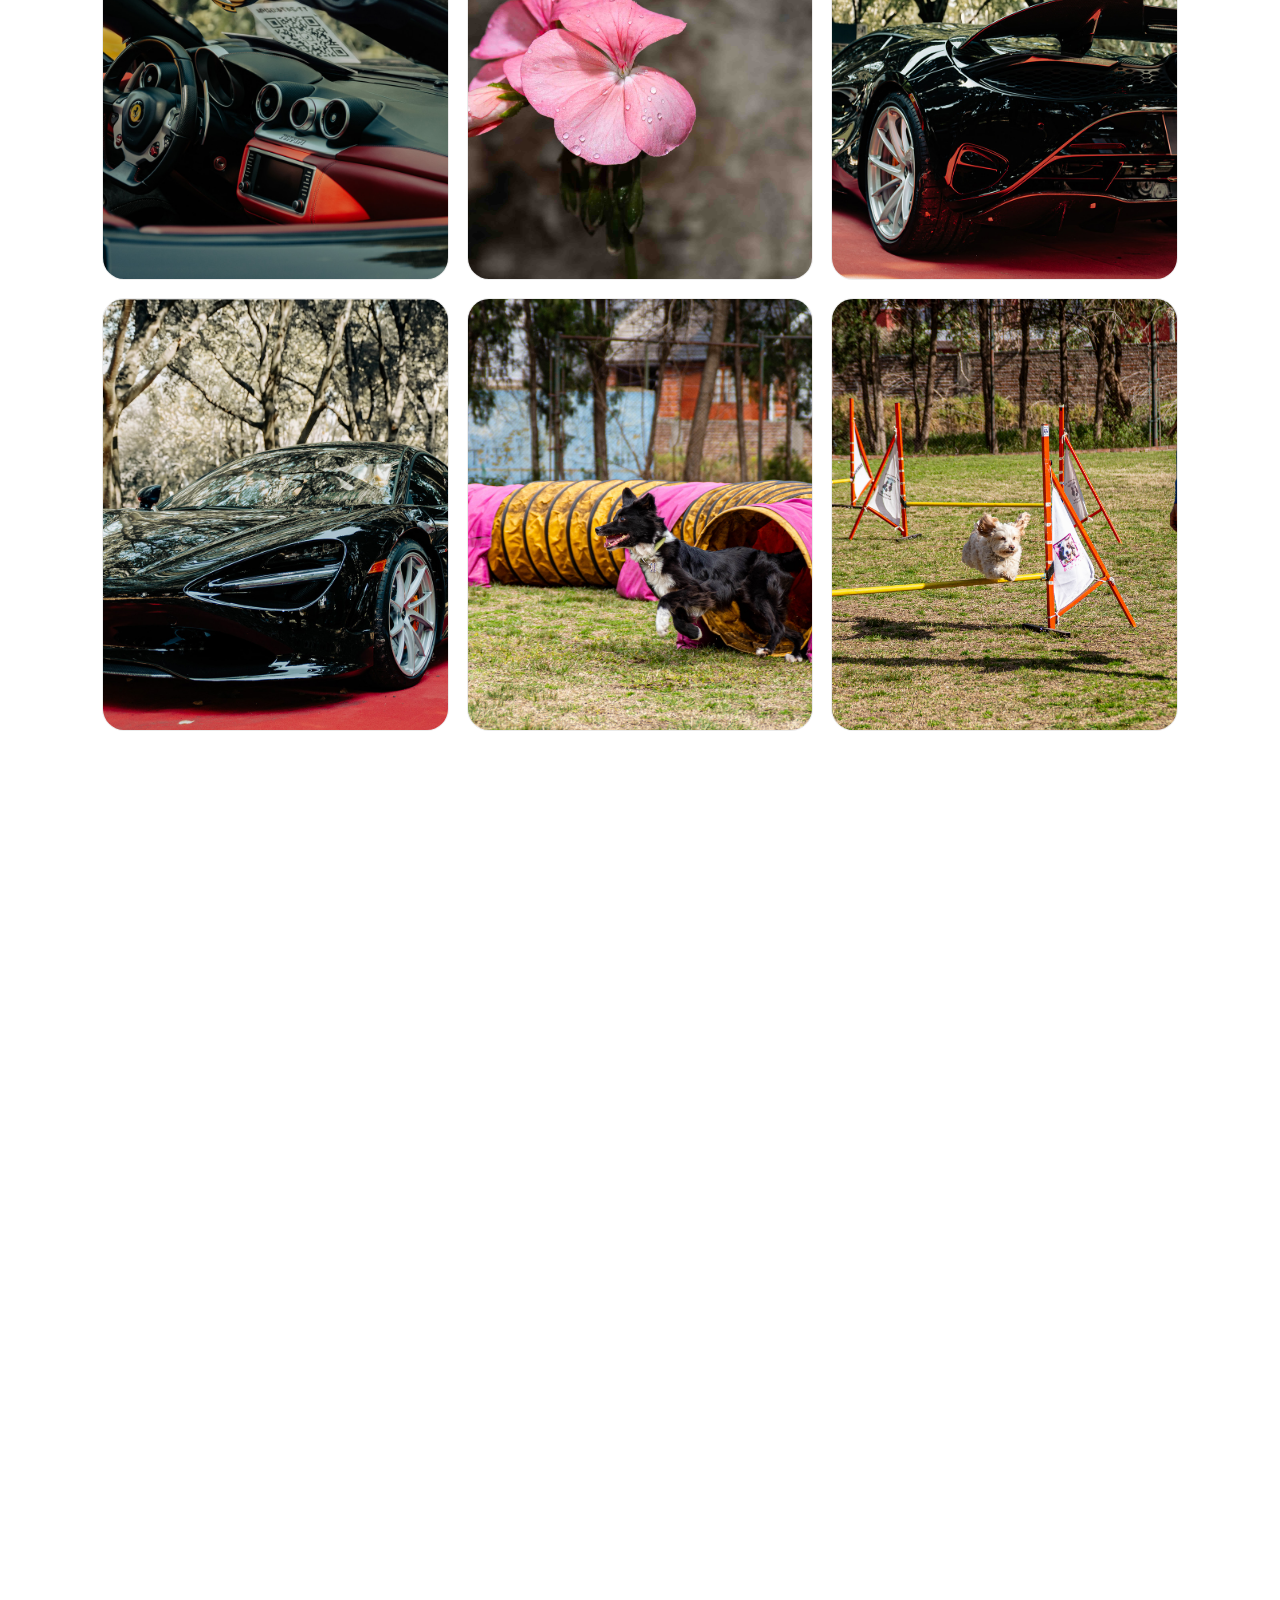
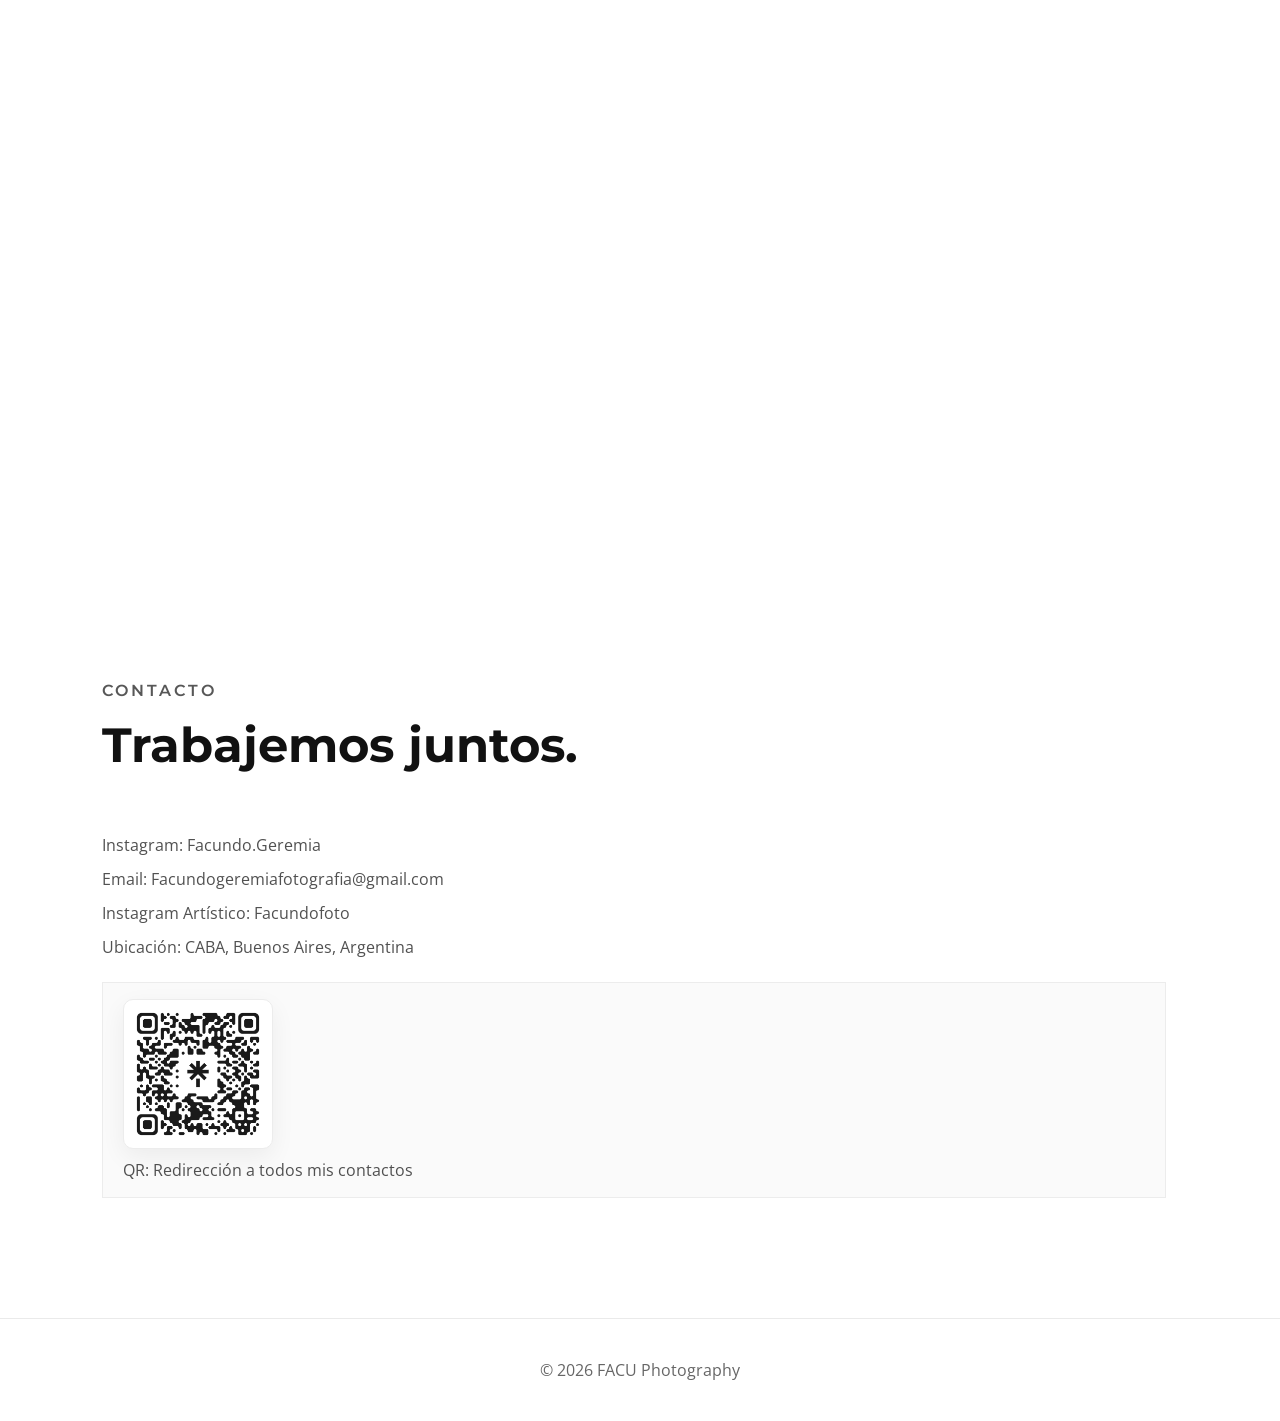
==== commit c70a675d: "Actualizaciones Actualizacion galeria" ====
--- a/index.html
+++ b/index.html
@@ -12,7 +12,7 @@
 
   <link rel="preconnect" href="https://fonts.googleapis.com">
   <link rel="preconnect" href="https://fonts.gstatic.com" crossorigin>
-  <link href="https://fonts.googleapis.com/css2?family=Inter:wght@300;400;500;600;700&family=Montserrat:wght@300;400;500;600;700&family=Playfair+Display:wght@400;600&display=swap" rel="stylesheet">
+  <link href="https://fonts.googleapis.com/css2?family=Montserrat:wght@600;700&family=Open+Sans:wght@300;400;600&display=swap" rel="stylesheet">
 </head>
 <body>
 
--- a/style.css
+++ b/style.css
@@ -15,8 +15,30 @@
 body{
   background:#ffffff;
   color:#111111;
+  font-family:'Open Sans', sans-serif;
+  font-weight:400;
+  overflow-x:hidden;
+}
+
+h1,
+h2,
+h3,
+.logo,
+.section-tag{
   font-family:'Montserrat', sans-serif;
-  overflow-x:hidden;
+  font-weight:600;
+}
+
+h1,
+h2{
+  font-weight:700;
+}
+
+button,
+input,
+textarea,
+select{
+  font:inherit;
 }
 
 img{
@@ -123,6 +145,24 @@
   line-height:1.8;
 }
 
+.about-photo-grid{
+  display:grid;
+  grid-template-columns:1fr;
+  gap:20px;
+}
+
+.about-image-wrapper{
+  overflow:hidden;
+  border-radius:22px;
+  background:#fafafa;
+}
+
+.about-image-wrapper img{
+  width:100%;
+  height:auto;
+  object-fit:contain;
+}
+
 .stats{
   display:grid;
   grid-template-columns:repeat(3,1fr);
@@ -210,17 +250,10 @@
 }
 
 .photo-editing-copy h2{
-  font-family:'Playfair Display', serif;
   font-size:3rem;
   margin-bottom:24px;
   line-height:1.05;
   color:#111111;
-}
-
-.photo-editing-copy p,
-.section-tag,
-.comparison-copy{
-  font-family:'Montserrat', sans-serif;
 }
 
 .photo-editing-copy p{
@@ -253,7 +286,6 @@
 }
 
 .titulo-edicion{
-  font-family:'Playfair Display', serif;
   font-size:1.5rem;
   margin:0;
   color:#111111;
@@ -349,6 +381,30 @@
   font-size:.95rem;
 }
 
+.comparison-images{
+  display:grid;
+  grid-template-columns:repeat(2,minmax(0,1fr));
+  gap:12px;
+}
+
+.comparison-image-card{
+  min-width:0;
+  overflow:hidden;
+  border:1px solid #ececec;
+  border-radius:16px;
+  background:#fafafa;
+}
+
+.comparison-image-card .compare-label{
+  padding:10px 12px 0;
+}
+
+.comparison-image-card img{
+  width:100%;
+  height:auto;
+  object-fit:contain;
+}
+
 @media (max-width:1024px){
   .photo-editing-inner{
     grid-template-columns:1fr;
@@ -393,6 +449,9 @@
   .photo-editing-grid{
     grid-template-columns:1fr;
     gap:24px;
+  }
+  .comparison-images{
+    grid-template-columns:1fr;
   }
   .photo-editing-copy{
     max-width:100%;
@@ -587,8 +646,28 @@
     grid-template-columns:1fr;
   }
 
+  header{
+    padding:14px 20px;
+    gap:10px;
+    flex-wrap:wrap;
+  }
+
+  .logo{
+    font-size:1.05rem;
+    letter-spacing:1px;
+  }
+
   nav{
-    display:none;
+    display:flex;
+    margin-left:auto;
+    justify-content:flex-end;
+    flex-wrap:wrap;
+    gap:8px 14px;
+  }
+
+  nav a{
+    font-size:.72rem;
+    line-height:1.5;
   }
 }
 
